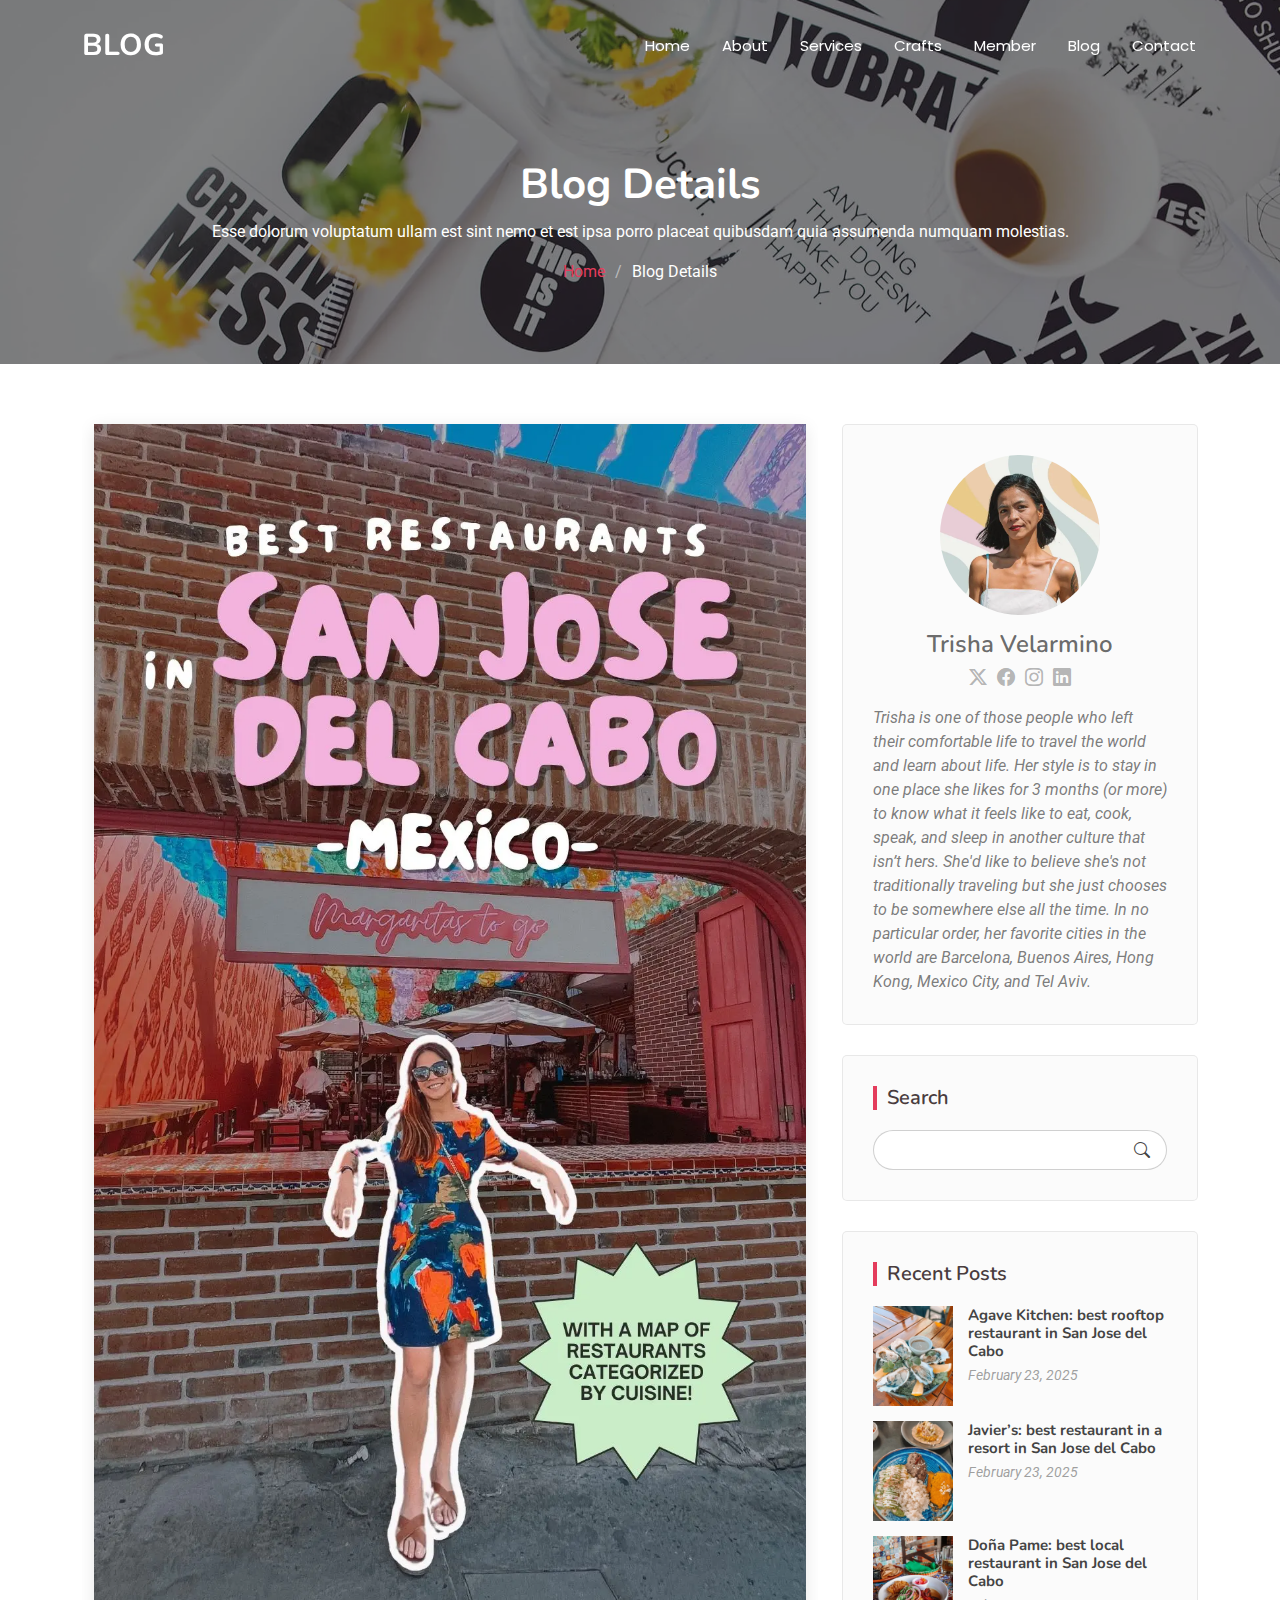
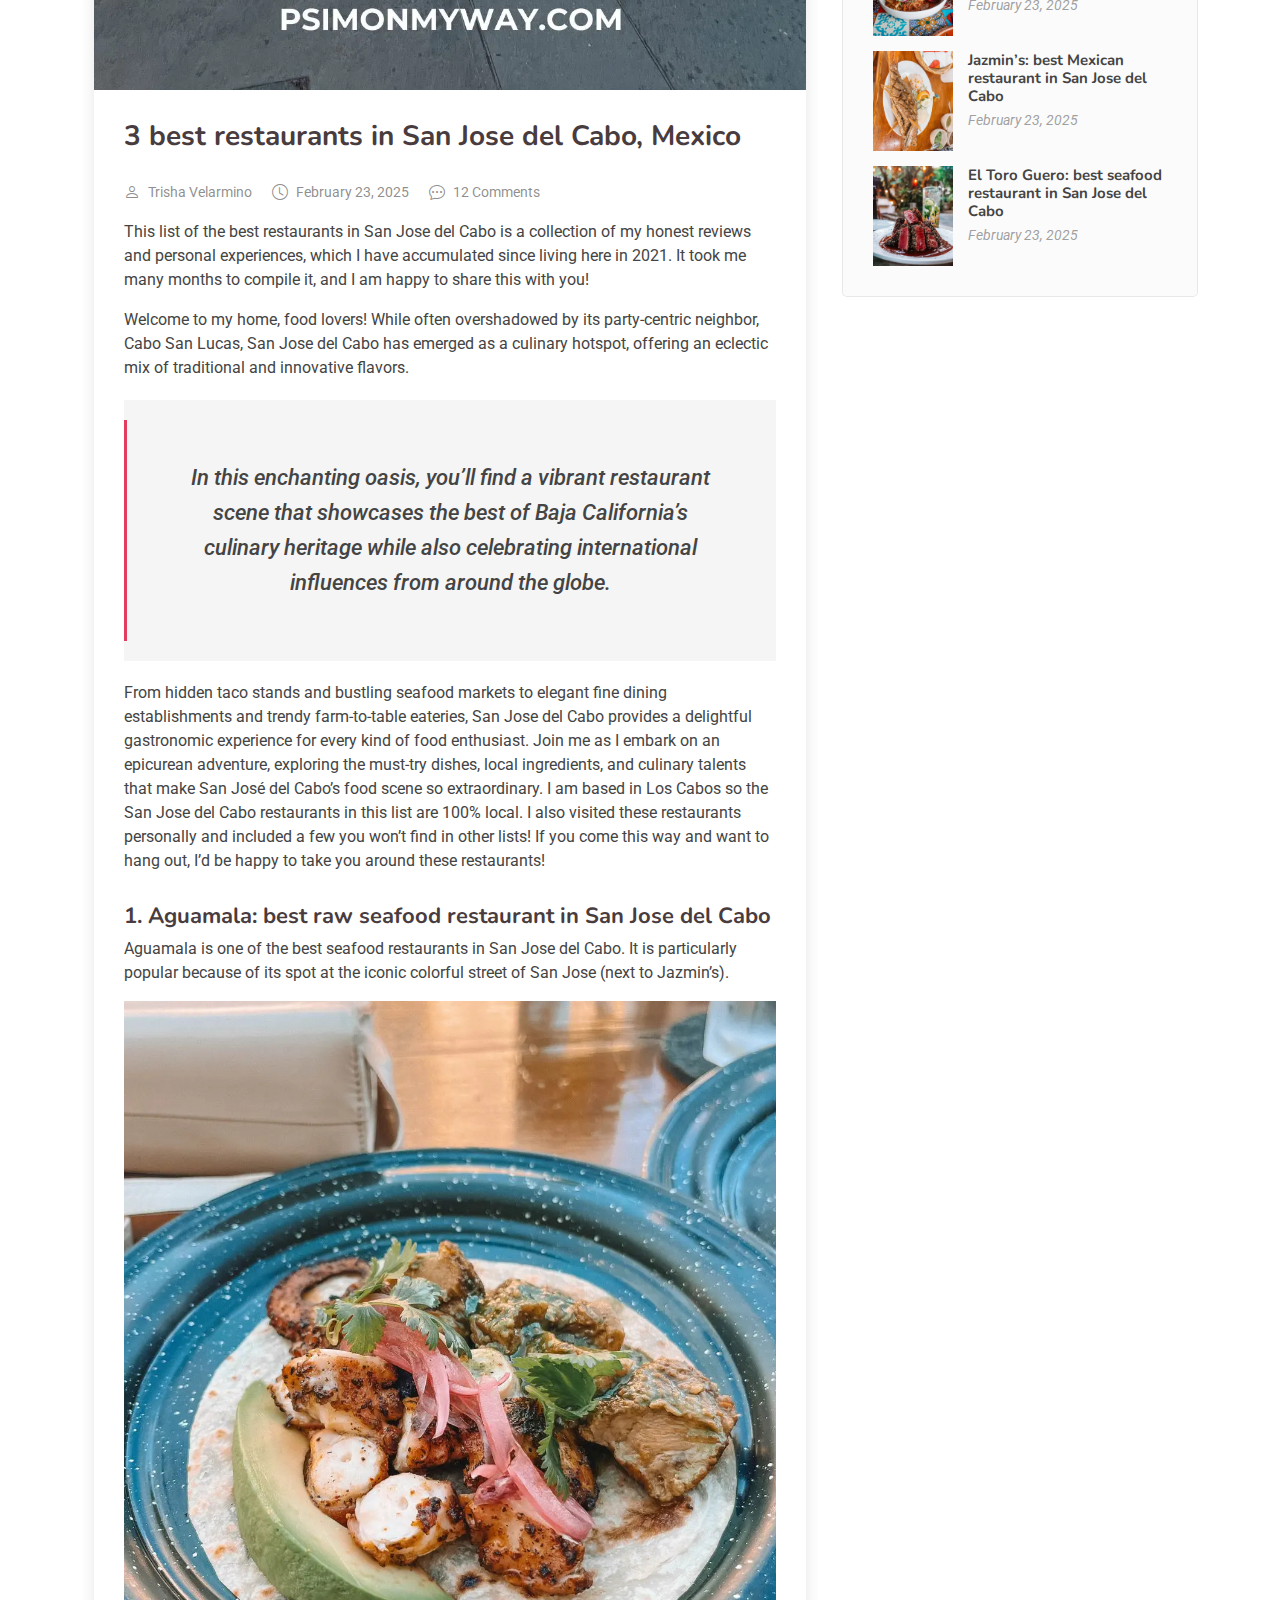
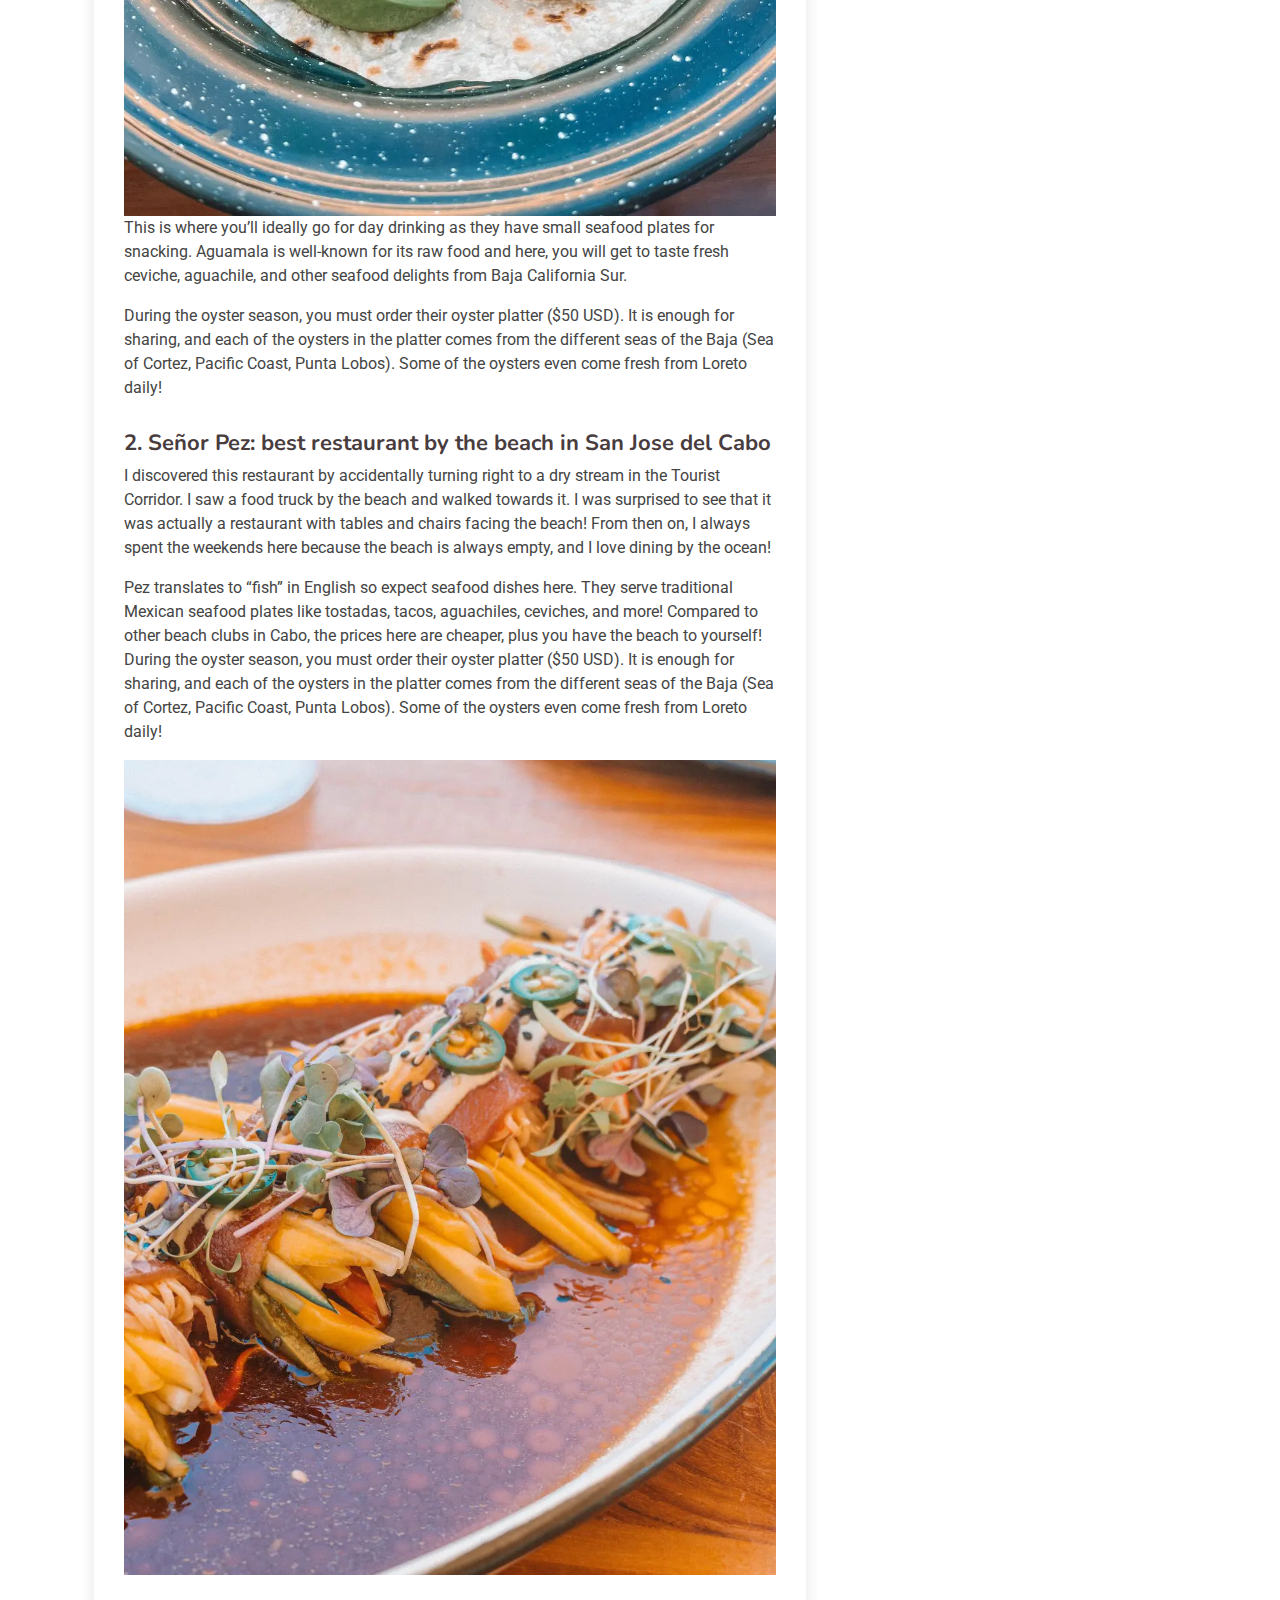
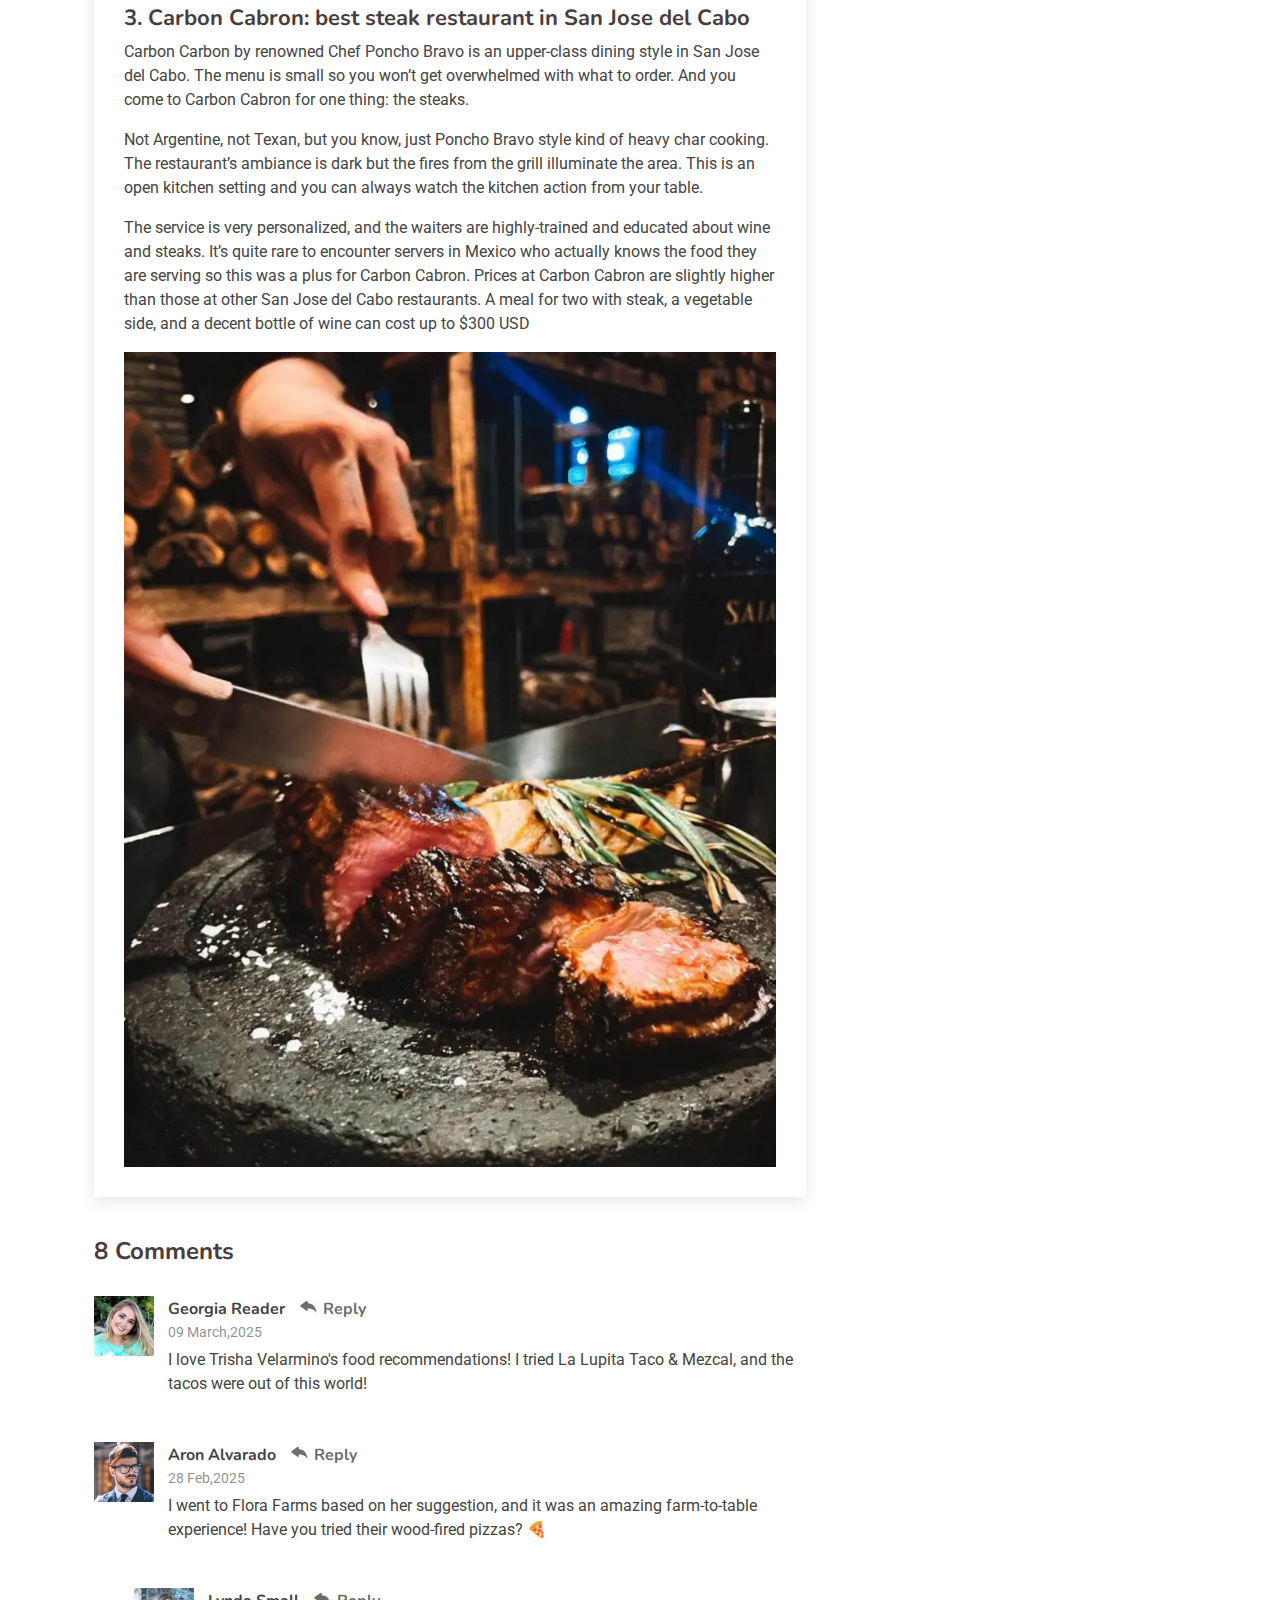
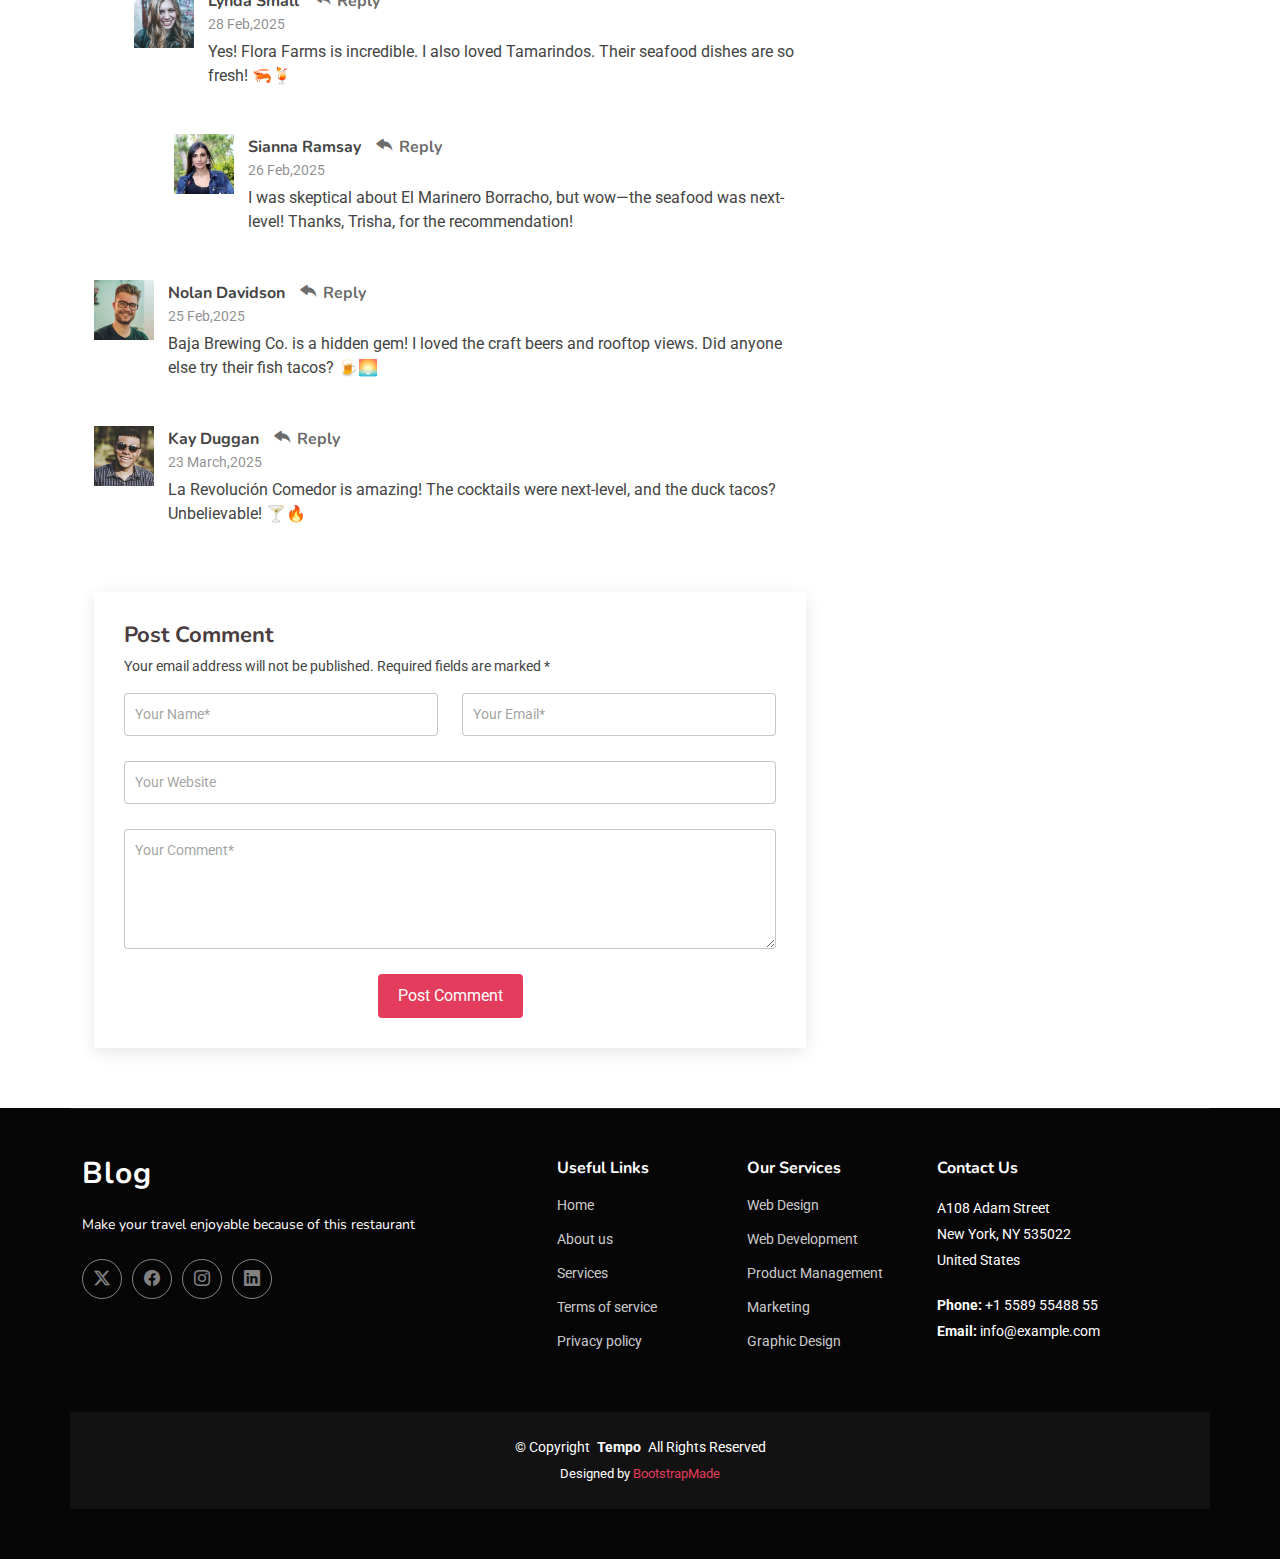
==== blog-details.html @ d922b558 "Merge pull request #13 from DustineConsina/alikabok" ====
<!DOCTYPE html>
<html lang="en">

<head>
  <meta charset="utf-8">
  <meta content="width=device-width, initial-scale=1.0" name="viewport">
  <title>Blog Details - Tempo Bootstrap Template</title>
  <meta name="description" content="">
  <meta name="keywords" content="">

  <!-- Favicons -->
  <link href="assets/img/favicon.png" rel="icon">
  <link href="assets/img/apple-touch-icon.png" rel="apple-touch-icon">

  <!-- Fonts -->
  <link href="https://fonts.googleapis.com" rel="preconnect">
  <link href="https://fonts.gstatic.com" rel="preconnect" crossorigin>
  <link href="https://fonts.googleapis.com/css2?family=Roboto:ital,wght@0,100;0,300;0,400;0,500;0,700;0,900;1,100;1,300;1,400;1,500;1,700;1,900&family=Poppins:ital,wght@0,100;0,200;0,300;0,400;0,500;0,600;0,700;0,800;0,900;1,100;1,200;1,300;1,400;1,500;1,600;1,700;1,800;1,900&family=Nunito:ital,wght@0,200;0,300;0,400;0,500;0,600;0,700;0,800;0,900;1,200;1,300;1,400;1,500;1,600;1,700;1,800;1,900&display=swap" rel="stylesheet">

  <!-- Vendor CSS Files -->
  <link href="assets/vendor/bootstrap/css/bootstrap.min.css" rel="stylesheet">
  <link href="assets/vendor/bootstrap-icons/bootstrap-icons.css" rel="stylesheet">
  <link href="assets/vendor/aos/aos.css" rel="stylesheet">
  <link href="assets/vendor/glightbox/css/glightbox.min.css" rel="stylesheet">
  <link href="assets/vendor/swiper/swiper-bundle.min.css" rel="stylesheet">

  <!-- Main CSS File -->
  <link href="assets/css/main.css" rel="stylesheet">

  <!-- =======================================================
  * Template Name: Tempo
  * Template URL: https://bootstrapmade.com/tempo-free-onepage-bootstrap-theme/
  * Updated: Aug 07 2024 with Bootstrap v5.3.3
  * Author: BootstrapMade.com
  * License: https://bootstrapmade.com/license/
  ======================================================== -->
</head>

<body class="blog-details-page">

  <header id="header" class="header d-flex align-items-center fixed-top">
    <div class="container-fluid container-xl position-relative d-flex align-items-center justify-content-between">

      <a href="index.html" class="logo d-flex align-items-center">
        <!-- Uncomment the line below if you also wish to use an image logo -->
        <!-- <img src="assets/img/logo.png" alt=""> -->
        <h1 class="sitename">Blog</h1>
      </a>

      <nav id="navmenu" class="navmenu">
        <ul>
          <li><a href="#hero">Home</a></li>
          <li><a href="#about">About</a></li>
          <li><a href="#services">Services</a></li>
          <li><a href="#portfolio">Crafts</a></li>
          <li><a href="#team">Member</a></li>
          <li><a href="blog.html">Blog</a></li>
          <li><a href="#contact">Contact</a></li>
        </ul>
        <i class="mobile-nav-toggle d-xl-none bi bi-list"></i>
      </nav>

    </div>
  </header>

  <main class="main">

    <!-- Page Title -->
    <div class="page-title dark-background" style="background-image: url(assets/img/page-title-bg.webp);">
      <div class="container position-relative">
        <h1>Blog Details</h1>
        <p>Esse dolorum voluptatum ullam est sint nemo et est ipsa porro placeat quibusdam quia assumenda numquam molestias.</p>
        <nav class="breadcrumbs">
          <ol>
            <li><a href="index.html">Home</a></li>
            <li class="current">Blog Details</li>
          </ol>
        </nav>
      </div>
    </div><!-- End Page Title -->

    <div class="container">
      <div class="row">

        <div class="col-lg-8">

          <!-- Blog Details Section -->
          <section id="blog-details" class="blog-details section">
            <div class="container">

              <article class="article">

                <div class="post-img">
                  <img src="assets/img/blog/blog1.webp" alt="" class="img-fluid">
                </div>

                <h2 class="title">3 best restaurants in San Jose del Cabo, Mexico</h2>

                <div class="meta-top">
                  <ul>
                    <li class="d-flex align-items-center"><i class="bi bi-person"></i> <a href="blog-details.html">Trisha Velarmino</a></li>
                    <li class="d-flex align-items-center"><i class="bi bi-clock"></i> <a href="blog-details.html"><time datetime="2020-01-01"> February 23, 2025 </time></a></li>
                    <li class="d-flex align-items-center"><i class="bi bi-chat-dots"></i> <a href="blog-details.html">12 Comments</a></li>
                  </ul>
                </div><!-- End meta top -->

                <div class="content">
                  <p>
                    This list of the best restaurants in San Jose del Cabo is a collection of my honest reviews and personal experiences, which I have accumulated since living here in 2021. It took me many months to compile it, and I am happy to share this with you!
                  </p>

                  <p>
                    Welcome to my home, food lovers! While often overshadowed by its party-centric neighbor, Cabo San Lucas, San Jose del Cabo has emerged as a culinary hotspot, offering an eclectic mix of traditional and innovative flavors.
                  </p>

                  <blockquote>
                    <p>
                      In this enchanting oasis, you’ll find a vibrant restaurant scene that showcases the best of Baja California’s culinary heritage while also celebrating international influences from around the globe.
                    </p>
                  </blockquote>

                  <p>
                    From hidden taco stands and bustling seafood markets to elegant fine dining establishments and trendy farm-to-table eateries, San Jose del Cabo provides a delightful gastronomic experience for every kind of food enthusiast.
                    Join me as I embark on an epicurean adventure, exploring the must-try dishes, local ingredients, and culinary talents that make San José del Cabo’s food scene so extraordinary.
                    I am based in Los Cabos so the San Jose del Cabo restaurants in this list are 100% local. I also visited these restaurants personally and included a few you won’t find in other lists! If you come this way and want to hang out, I’d be happy to take you around these restaurants!
                  </p>

                  <h3>1. Aguamala: best raw seafood restaurant in San Jose del Cabo</h3>
                  <p>
                    Aguamala is one of the best seafood restaurants in San Jose del Cabo. It is particularly popular because of its spot at the iconic colorful street of San Jose (next to Jazmin’s).
                  </p>
                  <img src="assets/img/blog/Aguamala.webp" class="img-fluid" alt="">

                  <p>
                    This is where you’ll ideally go for day drinking as they have small seafood plates for snacking. Aguamala is well-known for its raw food and here, you will get to taste fresh ceviche, aguachile, and other seafood delights from Baja California Sur.
                  </p>
                  <p>
                    During the oyster season, you must order their oyster platter ($50 USD). It is enough for sharing, and each of the oysters in the platter comes from the different seas of the Baja (Sea of Cortez, Pacific Coast, Punta Lobos). Some of the oysters even come fresh from Loreto daily!
                  </p>


                  <h3>2. Señor Pez: best restaurant by the beach in San Jose del Cabo</h3>
                  <p>
                    I discovered this restaurant by accidentally turning right to a dry stream in the Tourist Corridor. I saw a food truck by the beach and walked towards it. I was surprised to see that it was actually a restaurant with tables and chairs facing the beach! From then on, I always spent the weekends here because the beach is always empty, and I love dining by the ocean!
                  </p>
                  <p>
                    Pez translates to “fish” in English so expect seafood dishes here. They serve traditional Mexican seafood plates like tostadas, tacos, aguachiles, ceviches, and more! Compared to other beach clubs in Cabo, the prices here are cheaper, plus you have the beach to yourself!
  
                    During the oyster season, you must order their oyster platter ($50 USD). It is enough for sharing, and each of the oysters in the platter comes from the different seas of the Baja (Sea of Cortez, Pacific Coast, Punta Lobos). Some of the oysters even come fresh from Loreto daily!
                  </p>
                  <img src="assets/img/blog/Senor-Pez.webp" class="img-fluid" alt="">



                  <h3>3. Carbon Cabron: best steak restaurant in San Jose del Cabo</h3>
                  <p>
                    Carbon Carbon by renowned Chef Poncho Bravo is an upper-class dining style in San Jose del Cabo. The menu is small so you won’t get overwhelmed with what to order. And you come to Carbon Cabron for one thing: the steaks.
                  </p>
                  <p>
                    Not Argentine, not Texan, but you know, just Poncho Bravo style kind of heavy char cooking. The restaurant’s ambiance is dark but the fires from the grill illuminate the area. This is an open kitchen setting and you can always watch the kitchen action from your table.
                  </p>
                  <p>
                    The service is very personalized, and the waiters are highly-trained and educated about wine and steaks. It’s quite rare to encounter servers in Mexico who actually knows the food they are serving so this was a plus for Carbon Cabron.
                    Prices at Carbon Cabron are slightly higher than those at other San Jose del Cabo restaurants. A meal for two with steak, a vegetable side, and a decent bottle of wine can cost up to $300 USD
                  </p>
                  <img src="assets/img/blog/Carbon-Cabron.webp" class="img-fluid" alt="">
  

                </div><!-- End post content -->


              </article>

            </div>
          </section><!-- /Blog Details Section -->

          <!-- Blog Comments Section -->
          <section id="blog-comments" class="blog-comments section">

            <div class="container">

              <h4 class="comments-count">8 Comments</h4>

              <div id="comment-1" class="comment">
                <div class="d-flex">
                  <div class="comment-img"><img src="assets/img/blog/comments-1.jpg" alt=""></div>
                  <div>
                    <h5><a href="">Georgia Reader</a> <a href="#" class="reply"><i class="bi bi-reply-fill"></i> Reply</a></h5>
                    <time datetime="2020-01-01">09 March,2025</time>
                    <p>
                      I love Trisha Velarmino's food recommendations! I tried La Lupita Taco & Mezcal, and the tacos were out of this world!
                    </p>
                  </div>
                </div>
              </div><!-- End comment #1 -->

              <div id="comment-2" class="comment">
                <div class="d-flex">
                  <div class="comment-img"><img src="assets/img/blog/comments-2.jpg" alt=""></div>
                  <div>
                    <h5><a href="">Aron Alvarado</a> <a href="#" class="reply"><i class="bi bi-reply-fill"></i> Reply</a></h5>
                    <time datetime="2020-01-01">28 Feb,2025</time>
                    <p>
                      I went to Flora Farms based on her suggestion, and it was an amazing farm-to-table experience! Have you tried their wood-fired pizzas? 🍕
                    </p>
                  </div>
                </div>

                <div id="comment-reply-1" class="comment comment-reply">
                  <div class="d-flex">
                    <div class="comment-img"><img src="assets/img/blog/comments-3.jpg" alt=""></div>
                    <div>
                      <h5><a href="">Lynda Small</a> <a href="#" class="reply"><i class="bi bi-reply-fill"></i> Reply</a></h5>
                      <time datetime="2020-01-01">28 Feb,2025</time>
                      <p>
                       Yes! Flora Farms is incredible. I also loved Tamarindos. Their seafood dishes are so fresh! 🦐🍹
                      </p>
                    </div>
                  </div>

                  <div id="comment-reply-2" class="comment comment-reply">
                    <div class="d-flex">
                      <div class="comment-img"><img src="assets/img/blog/comments-4.jpg" alt=""></div>
                      <div>
                        <h5><a href="">Sianna Ramsay</a> <a href="#" class="reply"><i class="bi bi-reply-fill"></i> Reply</a></h5>
                        <time datetime="2020-01-01">26 Feb,2025</time>
                        <p>
                          I was skeptical about El Marinero Borracho, but wow—the seafood was next-level! Thanks, Trisha, for the recommendation! 
                        </p>
                      </div>
                    </div>

                  </div><!-- End comment reply #2-->

                </div><!-- End comment reply #1-->

              </div><!-- End comment #2-->

              <div id="comment-3" class="comment">
                <div class="d-flex">
                  <div class="comment-img"><img src="assets/img/blog/comments-5.jpg" alt=""></div>
                  <div>
                    <h5><a href="">Nolan Davidson</a> <a href="#" class="reply"><i class="bi bi-reply-fill"></i> Reply</a></h5>
                    <time datetime="2020-01-01">25 Feb,2025</time>
                    <p>       
                    Baja Brewing Co. is a hidden gem! I loved the craft beers and rooftop views. Did anyone else try their fish tacos? 🍺🌅
                    </p>
                  </div>
                </div>

              </div><!-- End comment #3 -->

              <div id="comment-4" class="comment">
                <div class="d-flex">
                  <div class="comment-img"><img src="assets/img/blog/comments-6.jpg" alt=""></div>
                  <div>
                    <h5><a href="">Kay Duggan</a> <a href="#" class="reply"><i class="bi bi-reply-fill"></i> Reply</a></h5>
                    <time datetime="2020-01-01">23 March,2025</time>
                    <p>
                      La Revolución Comedor is amazing! The cocktails were next-level, and the duck tacos? Unbelievable! 🍸🔥
                    </p>
                  </div>
                </div>

              </div><!-- End comment #4 -->

            </div>

          </section><!-- /Blog Comments Section -->

          <!-- Comment Form Section -->
          <section id="comment-form" class="comment-form section">
            <div class="container">

              <form action="">

                <h4>Post Comment</h4>
                <p>Your email address will not be published. Required fields are marked * </p>
                <div class="row">
                  <div class="col-md-6 form-group">
                    <input name="name" type="text" class="form-control" placeholder="Your Name*">
                  </div>
                  <div class="col-md-6 form-group">
                    <input name="email" type="text" class="form-control" placeholder="Your Email*">
                  </div>
                </div>
                <div class="row">
                  <div class="col form-group">
                    <input name="website" type="text" class="form-control" placeholder="Your Website">
                  </div>
                </div>
                <div class="row">
                  <div class="col form-group">
                    <textarea name="comment" class="form-control" placeholder="Your Comment*"></textarea>
                  </div>
                </div>

                <div class="text-center">
                  <button type="submit" class="btn btn-primary">Post Comment</button>
                </div>

              </form>

            </div>
          </section><!-- /Comment Form Section -->

        </div>

        <div class="col-lg-4 sidebar">

          <div class="widgets-container">

            <!-- Blog Author Widget -->
            <div class="blog-author-widget widget-item">

              <div class="d-flex flex-column align-items-center">
                <img src="assets/img/blog/Trisha-Profile.webp" class="rounded-circle flex-shrink-0" alt="">
                <h4>Trisha Velarmino</h4>
                <div class="social-links">
                  <a href="https://x.com/intent/post?url=https%3A%2F%2Fwww.psimonmyway.com%2Frestaurants-in-san-jose-del-cabo-mexico%2F"><i class="bi bi-twitter-x"></i></a>
                  <a href="https://www.facebook.com/sharer.php?u=https://www.psimonmyway.com/restaurants-in-san-jose-del-cabo-mexico/"><i class="bi bi-facebook"></i></a>
                  <a href="https://www.instagram.com/accounts/login/?next=%2Fpsimonmyway%2F&source=omni_redirect"><i class="biu bi-instagram"></i></a>
                  <a href="https://www.linkedin.com/uas/login?session_redirect=https%3A%2F%2Fwww.linkedin.com%2FshareArticle%3Fmini%3Dtrue%26url%3Dhttps%3A%2F%2Fwww.psimonmyway.com%2Frestaurants-in-san-jose-del-cabo-mexico%2F%26title%3D14%2520essential%2520restaurants%2520in%2520San%2520Jose%2520del%2520Cabo%252C%2520Mexico"><i class="biu bi-linkedin"></i></a>
                </div>

                <p>
                  Trisha is one of those people who left their comfortable life to travel the world and learn about life. Her style is to stay in one place she likes for 3 months (or more) to know what it feels like to eat, cook, speak, and sleep in another culture that isn’t hers. She'd like to believe she's not traditionally traveling but she just chooses to be somewhere else all the time. In no particular order, her favorite cities in the world are Barcelona, Buenos Aires, Hong Kong, Mexico City, and Tel Aviv.
                </p>

              </div>
            </div><!--/Blog Author Widget -->

            <!-- Search Widget -->
            <div class="search-widget widget-item">

              <h3 class="widget-title">Search</h3>
              <form action="">
                <input type="text">
                <button type="submit" title="Search"><i class="bi bi-search"></i></button>
              </form>

            </div><!--/Search Widget -->

            <!-- Recent Posts Widget -->
            <div class="recent-posts-widget widget-item">

              <h3 class="widget-title">Recent Posts</h3>

              <div class="post-item">
                <img src="assets/img/blog/4food.webp" alt="" class="flex-shrink-0">
                <div>
                  <h4><a href="blog-details.html">Agave Kitchen: best rooftop restaurant in San Jose del Cabo</a></h4>
                  <time datetime="2020-01-01">February 23, 2025</time>
                </div>
              </div><!-- End recent post item-->

              <div class="post-item">
                <img src="assets/img/blog/5food.webp" alt="" class="flex-shrink-0">
                <div>
                  <h4><a href="blog-details.html">Javier’s: best restaurant in a resort in San Jose del Cabo</a></h4>
                  <time datetime="2020-01-01">February 23, 2025</time>
                </div>
              </div><!-- End recent post item-->

              <div class="post-item">
                <img src="assets/img/blog/6food.webp" alt="" class="flex-shrink-0">
                <div>
                  <h4><a href="blog-details.html">Doña Pame: best local restaurant in San Jose del Cabo</a></h4>
                  <time datetime="2020-01-01">February 23, 2025</time>
                </div>
              </div><!-- End recent post item-->

              <div class="post-item">
                <img src="assets/img/blog/7food.webp" alt="" class="flex-shrink-0">
                <div>
                  <h4><a href="blog-details.html">Jazmin’s: best Mexican restaurant in San Jose del Cabo</a></h4>
                  <time datetime="2020-01-01">February 23, 2025</time>
                </div>
              </div><!-- End recent post item-->

              <div class="post-item">
                <img src="assets/img/blog/8food.webp" alt="" class="flex-shrink-0">
                <div>
                  <h4><a href="blog-details.html">El Toro Guero: best seafood restaurant in San Jose del Cabo</a></h4>
                  <time datetime="2020-01-01">February 23, 2025</time>
                </div>
              </div><!-- End recent post item-->

            </div><!--/Recent Posts Widget -->


          </div>

        </div>

      </div>
    </div>

  </main>

  <footer id="footer" class="footer dark-background">

    <div class="container footer-top">
      <div class="row gy-4">
        <div class="col-lg-5 col-md-12 footer-about">
          <a href="index.html" class="logo d-flex align-items-center">
            <span class="sitename">Blog</span>
          </a>
          <p>Make your travel enjoyable because of this restaurant</p>
          <div class="social-links d-flex mt-4">
            <a href=""><i class="bi bi-twitter-x"></i></a>
            <a href=""><i class="bi bi-facebook"></i></a>
            <a href=""><i class="bi bi-instagram"></i></a>
            <a href=""><i class="bi bi-linkedin"></i></a>
          </div>
        </div>

        <div class="col-lg-2 col-6 footer-links">
          <h4>Useful Links</h4>
          <ul>
            <li><a href="#ero">Home</a></li>
            <li><a href="#about">About us</a></li>
            <li><a href="#services">Services</a></li>
            <li><a href="#">Terms of service</a></li>
            <li><a href="#">Privacy policy</a></li>
          </ul>
        </div>

        <div class="col-lg-2 col-6 footer-links">
          <h4>Our Services</h4>
          <ul>
            <li><a href="#">Web Design</a></li>
            <li><a href="#">Web Development</a></li>
            <li><a href="#">Product Management</a></li>
            <li><a href="#">Marketing</a></li>
            <li><a href="#">Graphic Design</a></li>
          </ul>
        </div>

        <div class="col-lg-3 col-md-12 footer-contact text-center text-md-start">
          <h4>Contact Us</h4>
          <p>A108 Adam Street</p>
          <p>New York, NY 535022</p>
          <p>United States</p>
          <p class="mt-4"><strong>Phone:</strong> <span>+1 5589 55488 55</span></p>
          <p><strong>Email:</strong> <span>info@example.com</span></p>
        </div>

      </div>
    </div>

    <div class="container copyright text-center mt-4">
      <p>© <span>Copyright</span> <strong class="px-1 sitename">Tempo</strong> <span>All Rights Reserved</span></p>
      <div class="credits">
        <!-- All the links in the footer should remain intact. -->
        <!-- You can delete the links only if you've purchased the pro version. -->
        <!-- Licensing information: https://bootstrapmade.com/license/ -->
        <!-- Purchase the pro version with working PHP/AJAX contact form: [buy-url] -->
        Designed by <a href="https://bootstrapmade.com/">BootstrapMade</a>
      </div>
    </div>

  </footer>

  <!-- Scroll Top -->
  <a href="#" id="scroll-top" class="scroll-top d-flex align-items-center justify-content-center"><i class="bi bi-arrow-up-short"></i></a>

  <!-- Preloader -->
  <div id="preloader"></div>

  <!-- Vendor JS Files -->
  <script src="assets/vendor/bootstrap/js/bootstrap.bundle.min.js"></script>
  <script src="assets/vendor/php-email-form/validate.js"></script>
  <script src="assets/vendor/aos/aos.js"></script>
  <script src="assets/vendor/glightbox/js/glightbox.min.js"></script>
  <script src="assets/vendor/imagesloaded/imagesloaded.pkgd.min.js"></script>
  <script src="assets/vendor/isotope-layout/isotope.pkgd.min.js"></script>
  <script src="assets/vendor/swiper/swiper-bundle.min.js"></script>

  <!-- Main JS File -->
  <script src="assets/js/main.js"></script>

</body>

</html>
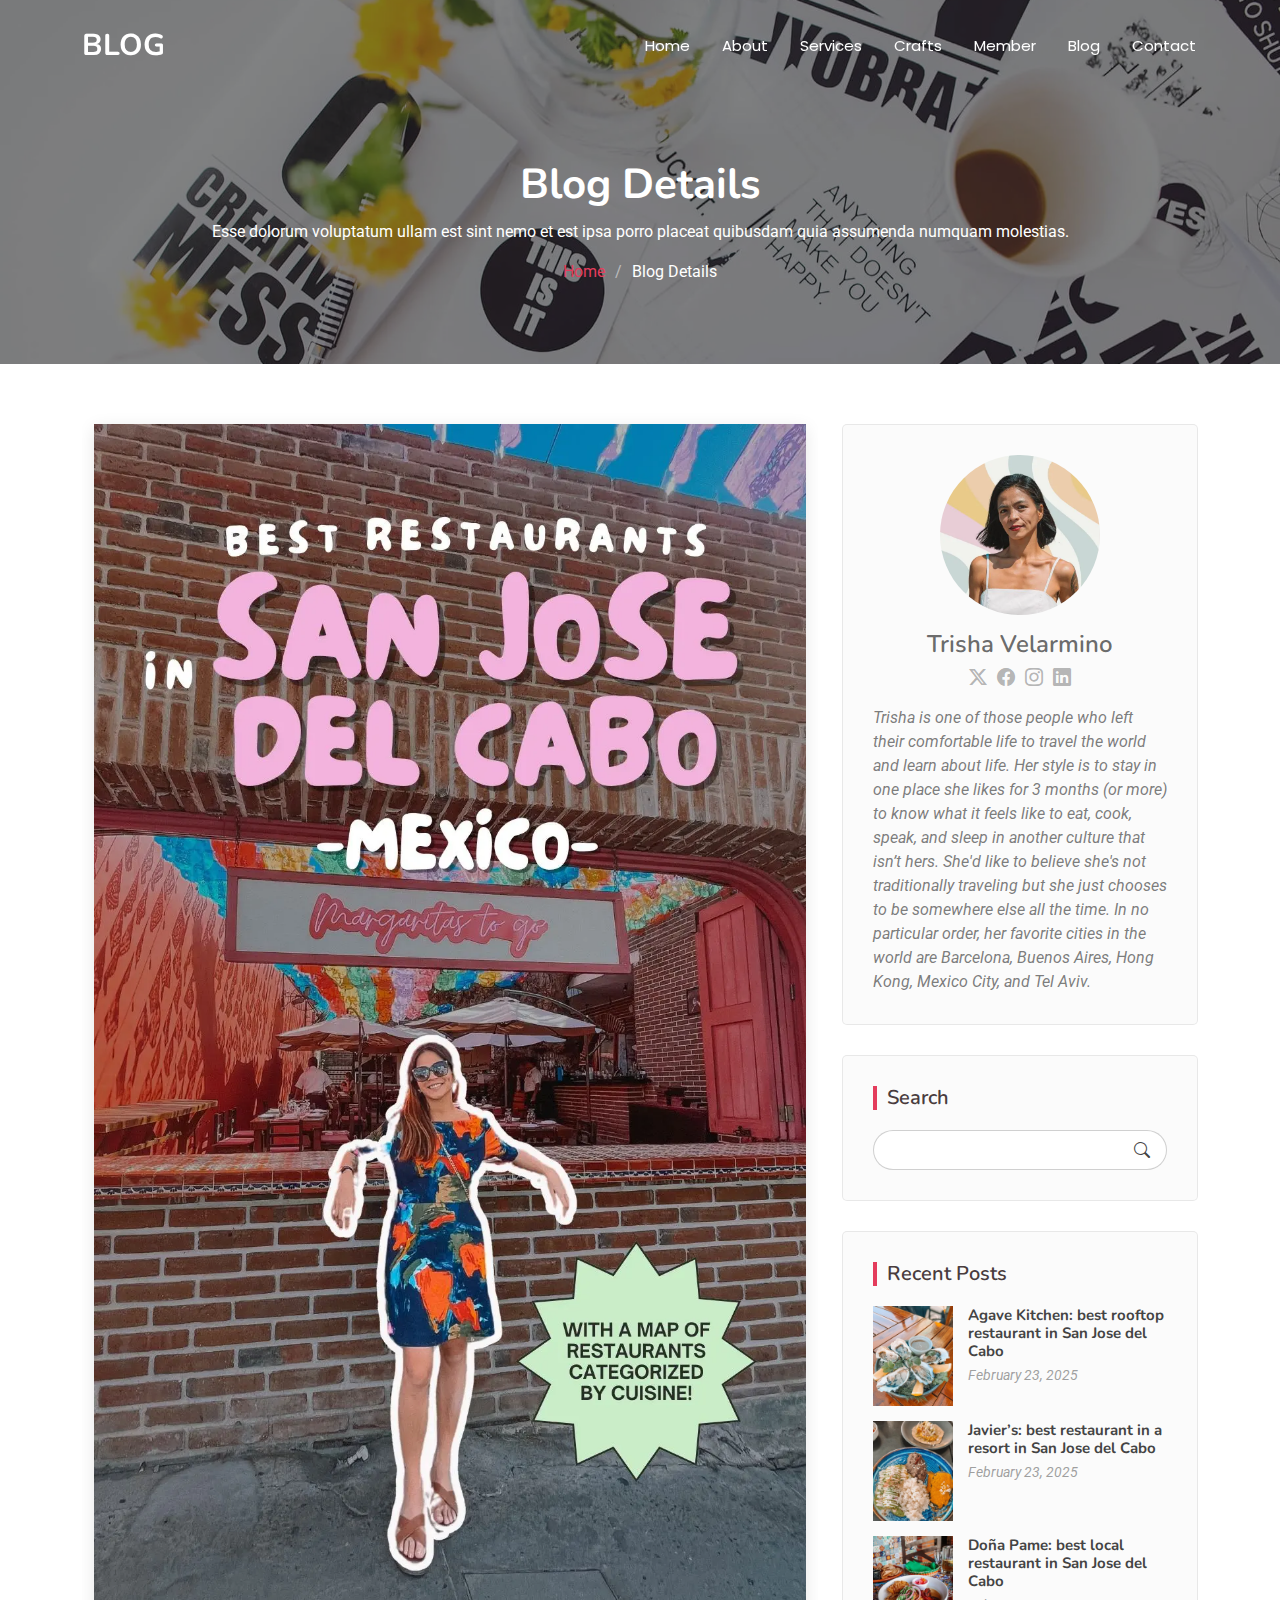
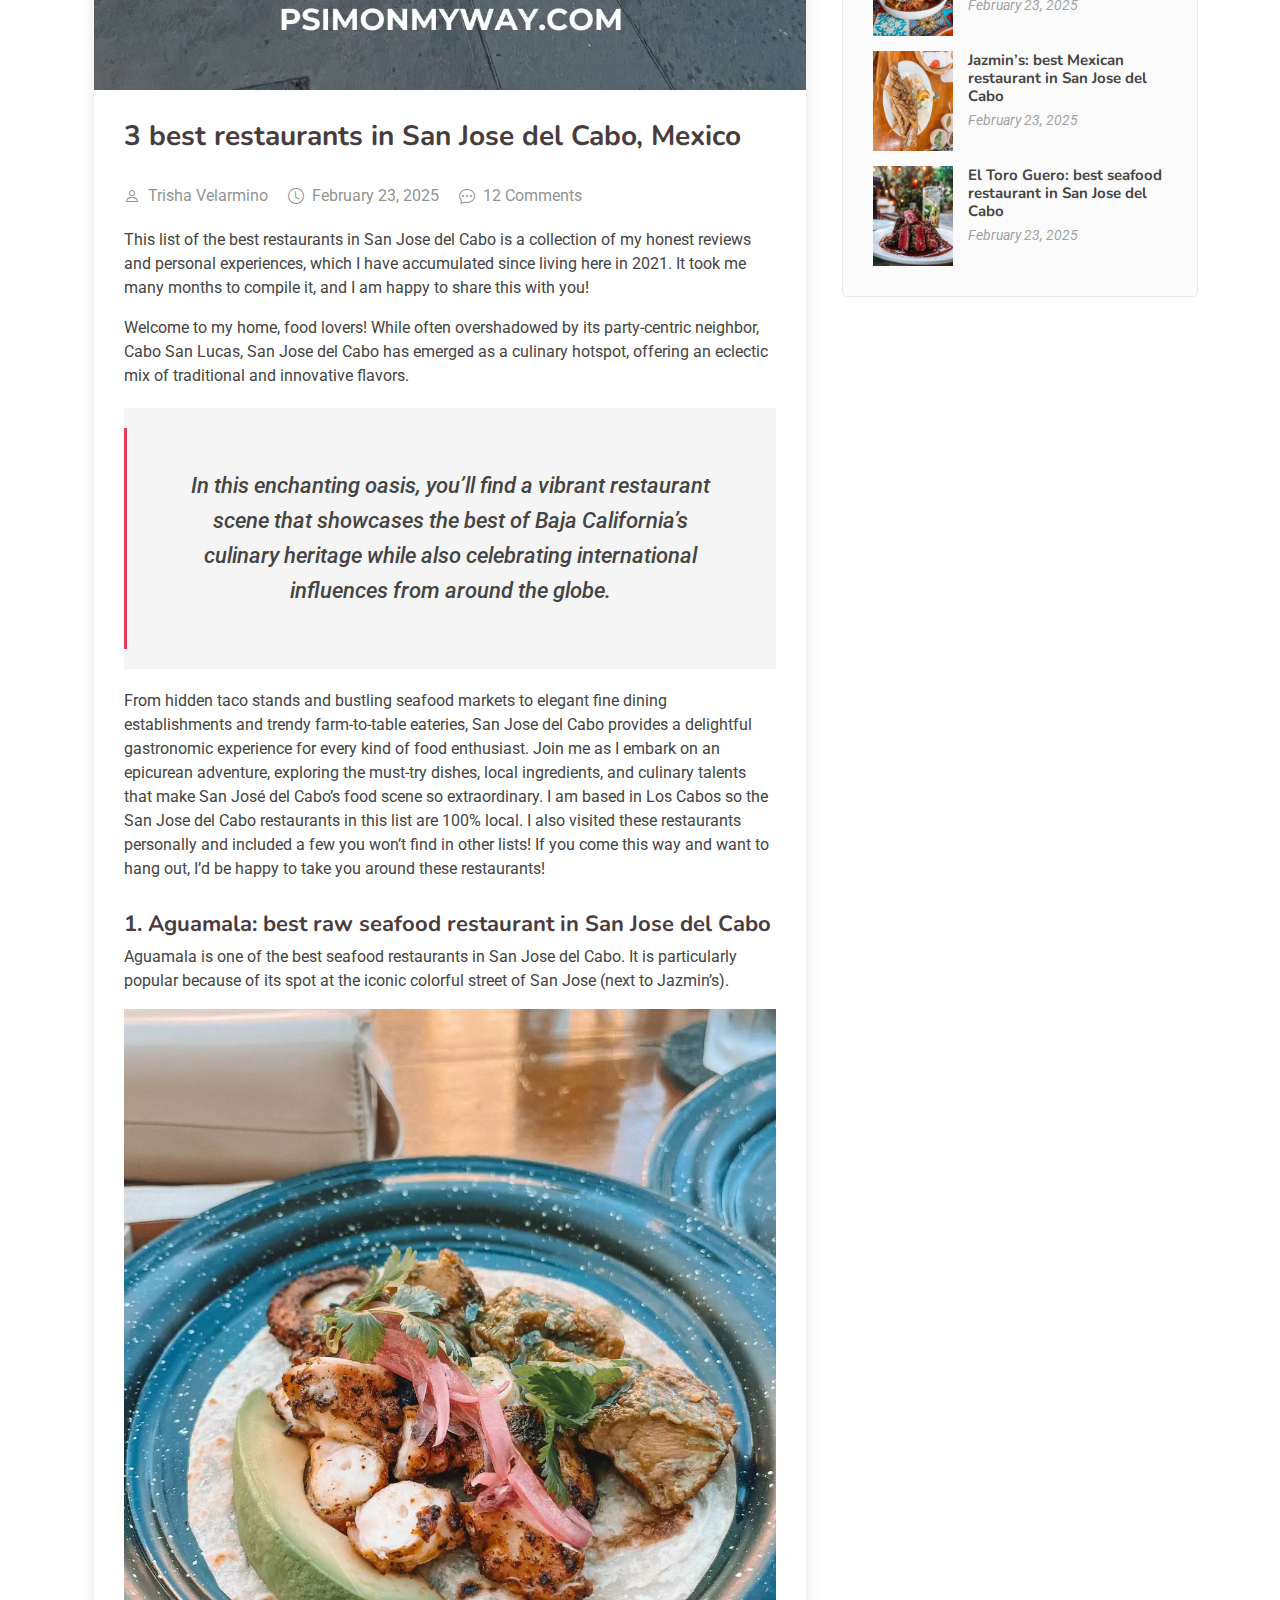
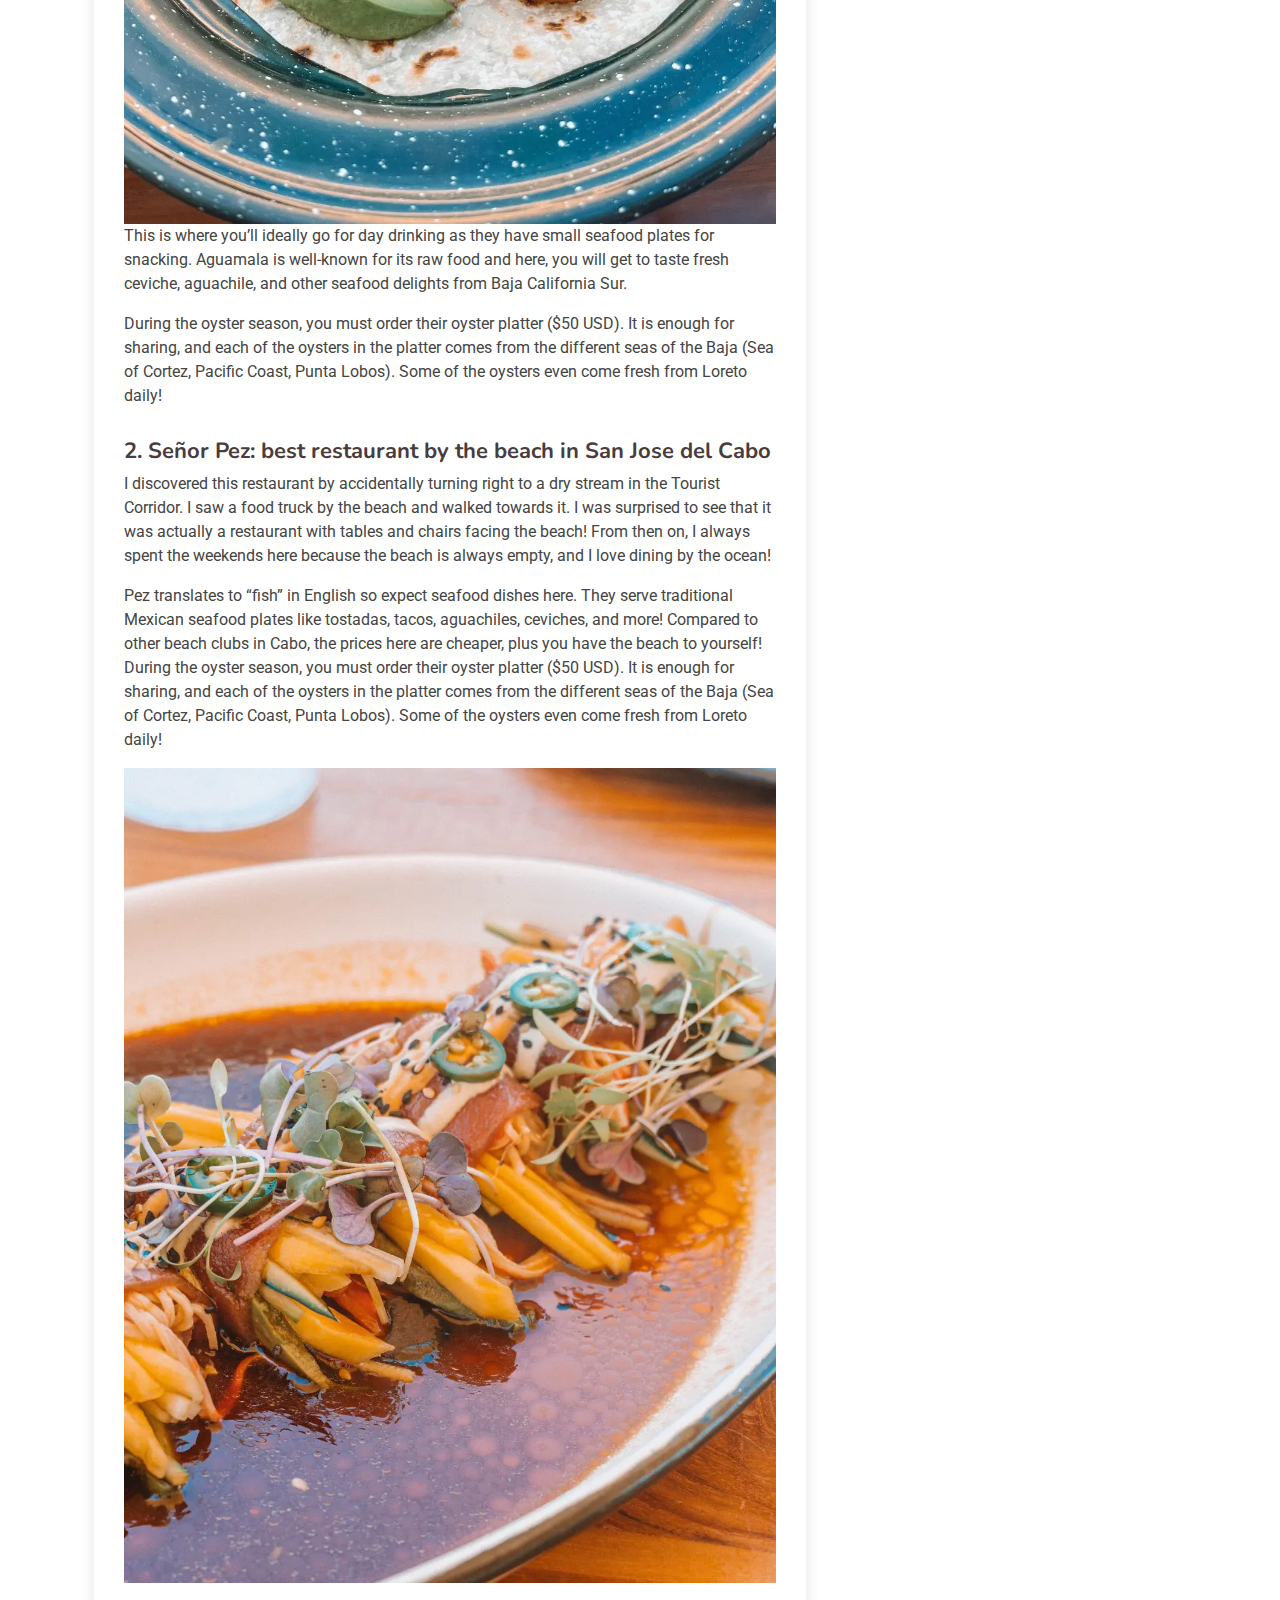
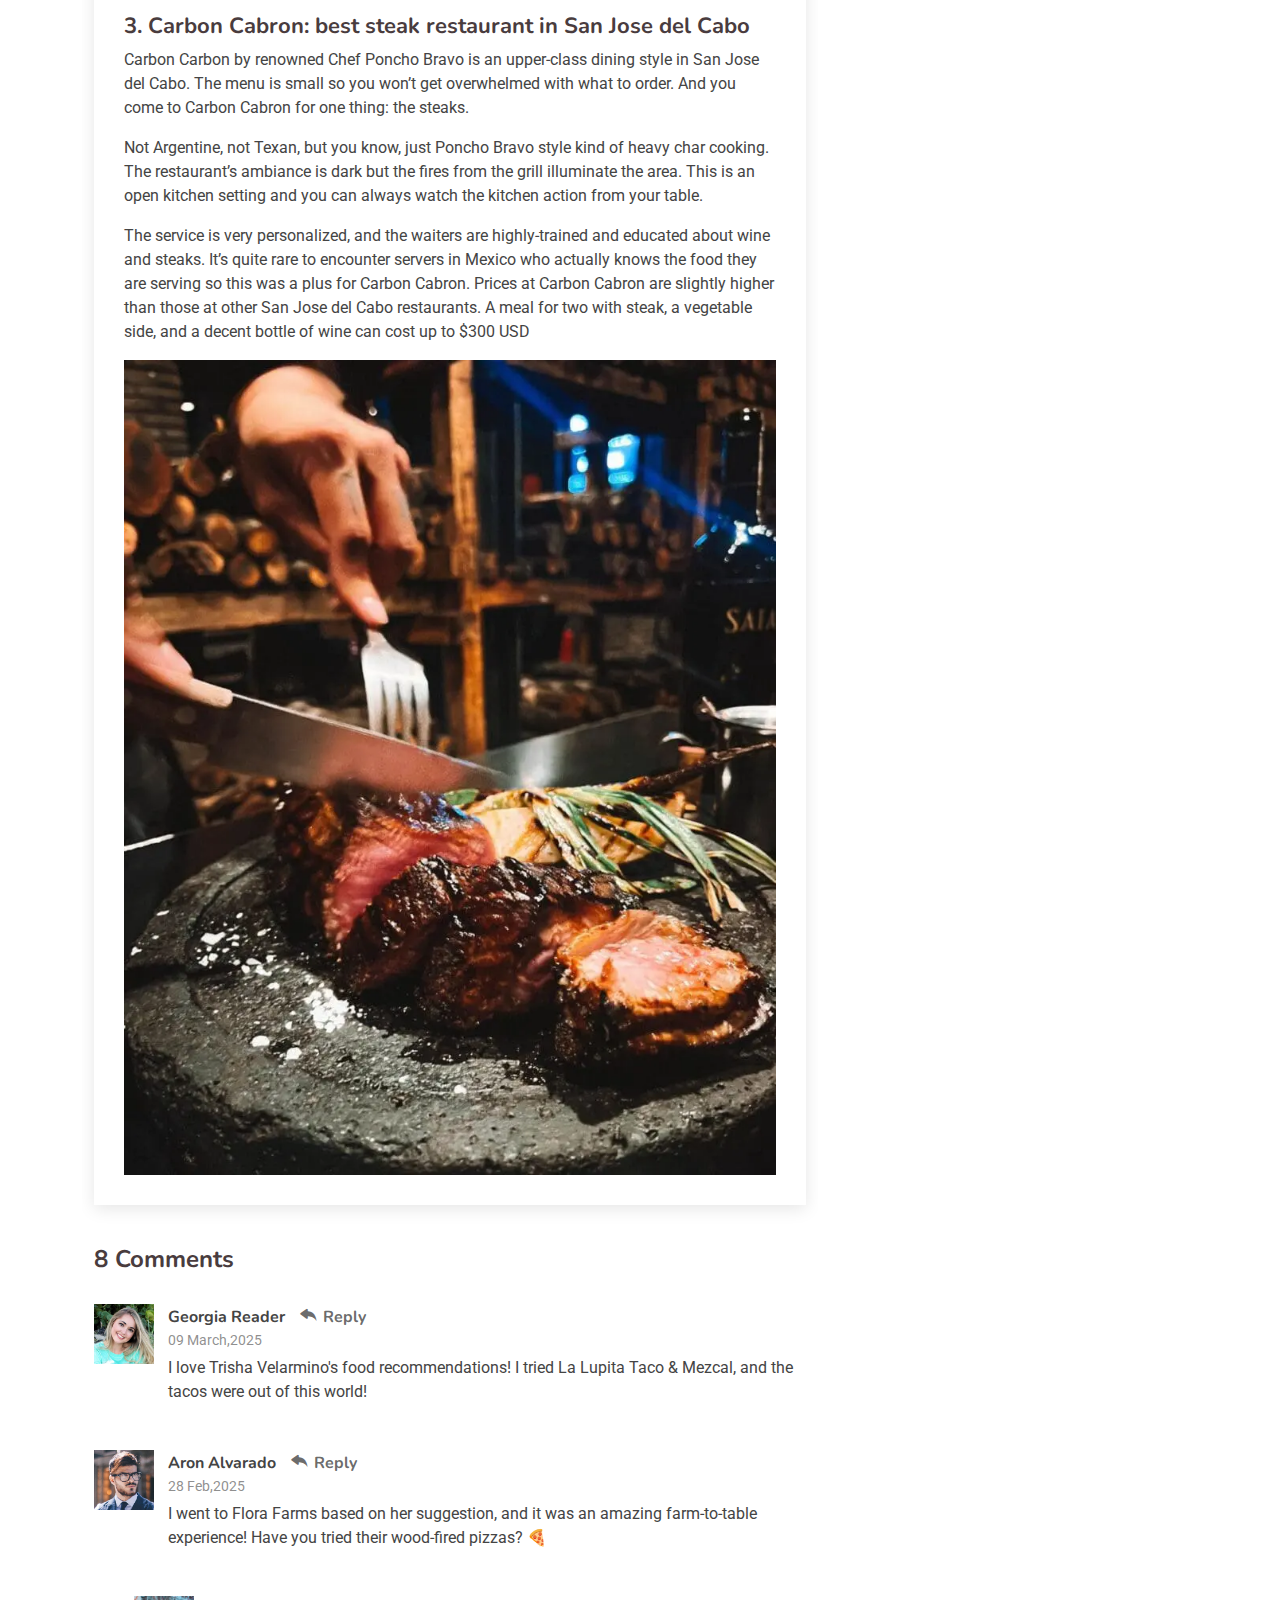
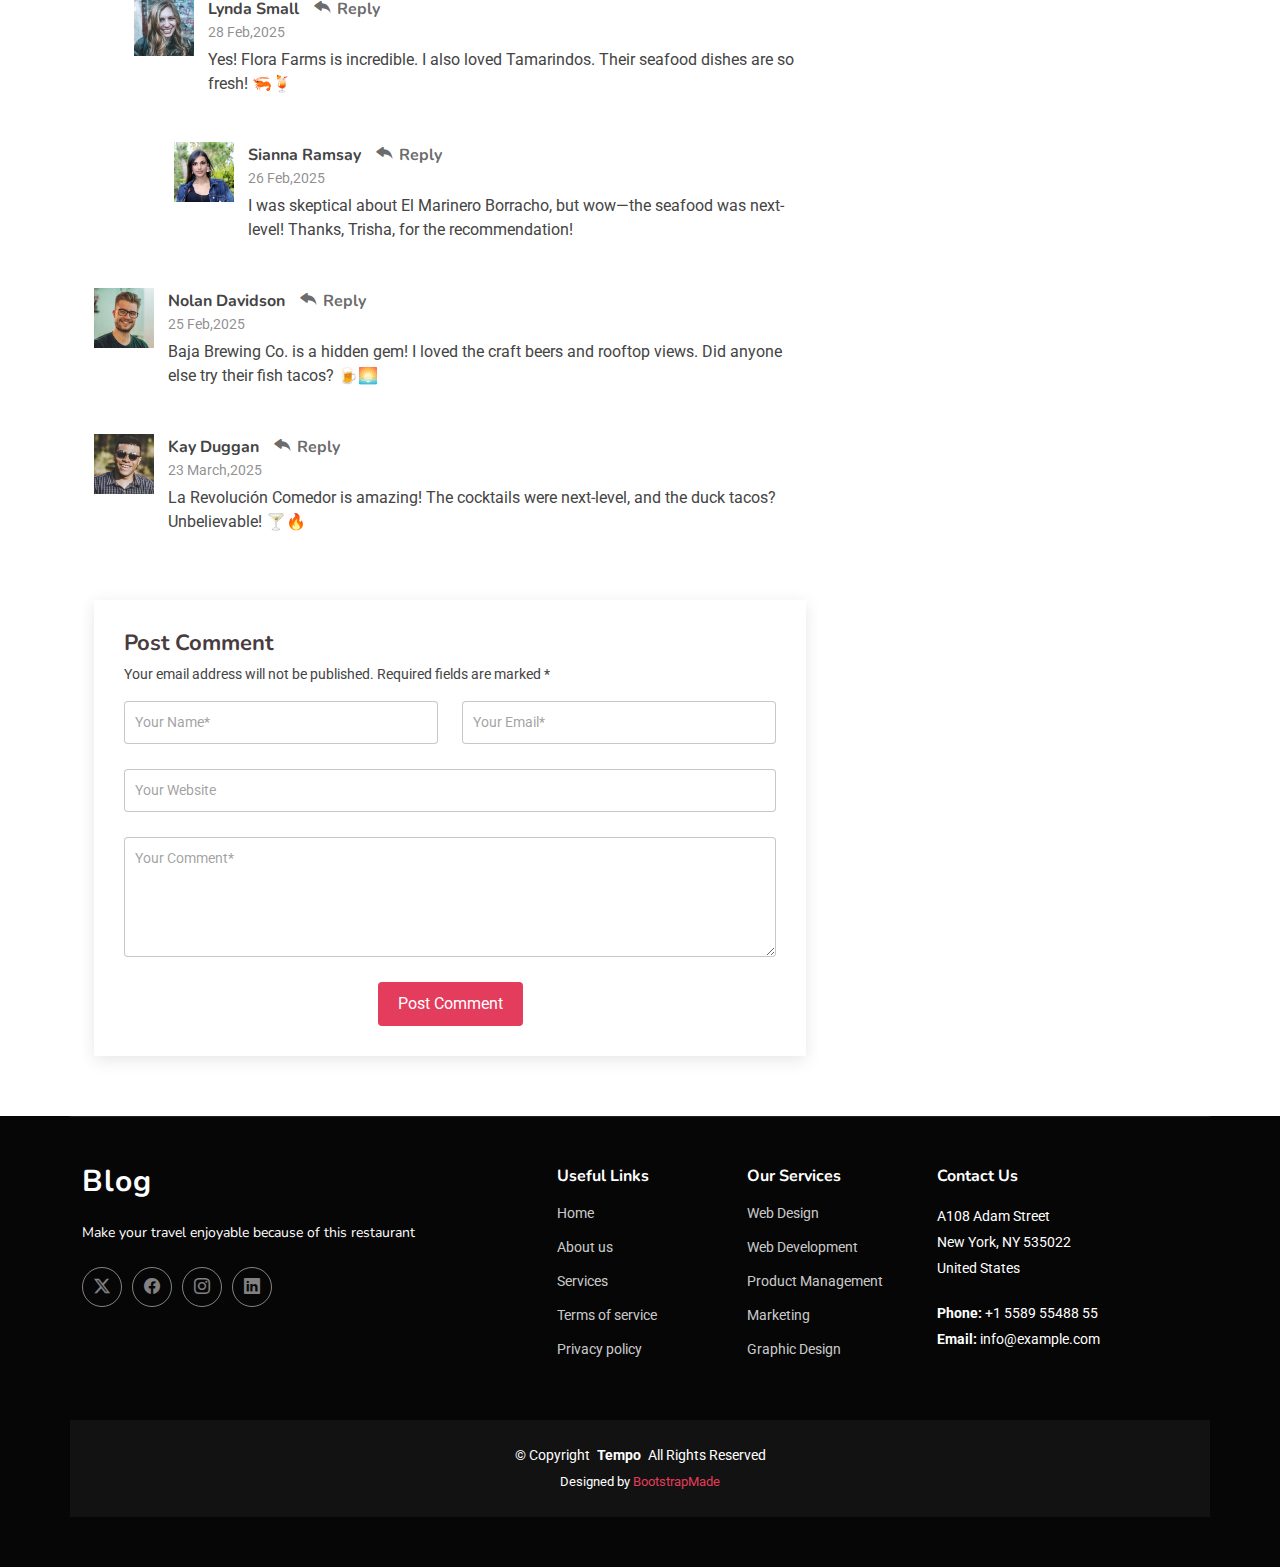
==== commit d99a3eff: "blog2 info added" ====
--- a/blog-details.html
+++ b/blog-details.html
@@ -98,9 +98,9 @@
 
                 <div class="meta-top">
                   <ul>
-                    <li class="d-flex align-items-center"><i class="bi bi-person"></i> <a href="blog-details.html">Trisha Velarmino</a></li>
-                    <li class="d-flex align-items-center"><i class="bi bi-clock"></i> <a href="blog-details.html"><time datetime="2020-01-01"> February 23, 2025 </time></a></li>
-                    <li class="d-flex align-items-center"><i class="bi bi-chat-dots"></i> <a href="blog-details.html">12 Comments</a></li>
+                    <li class="d-flex align-items-center"><i class="bi bi-person"></i>Trisha Velarmino</a></li>
+                    <li class="d-flex align-items-center"><i class="bi bi-clock"></i><time datetime="2020-01-01"> February 23, 2025 </time></a></li>
+                    <li class="d-flex align-items-center"><i class="bi bi-chat-dots"></i>12 Comments</a></li>
                   </ul>
                 </div><!-- End meta top -->
 
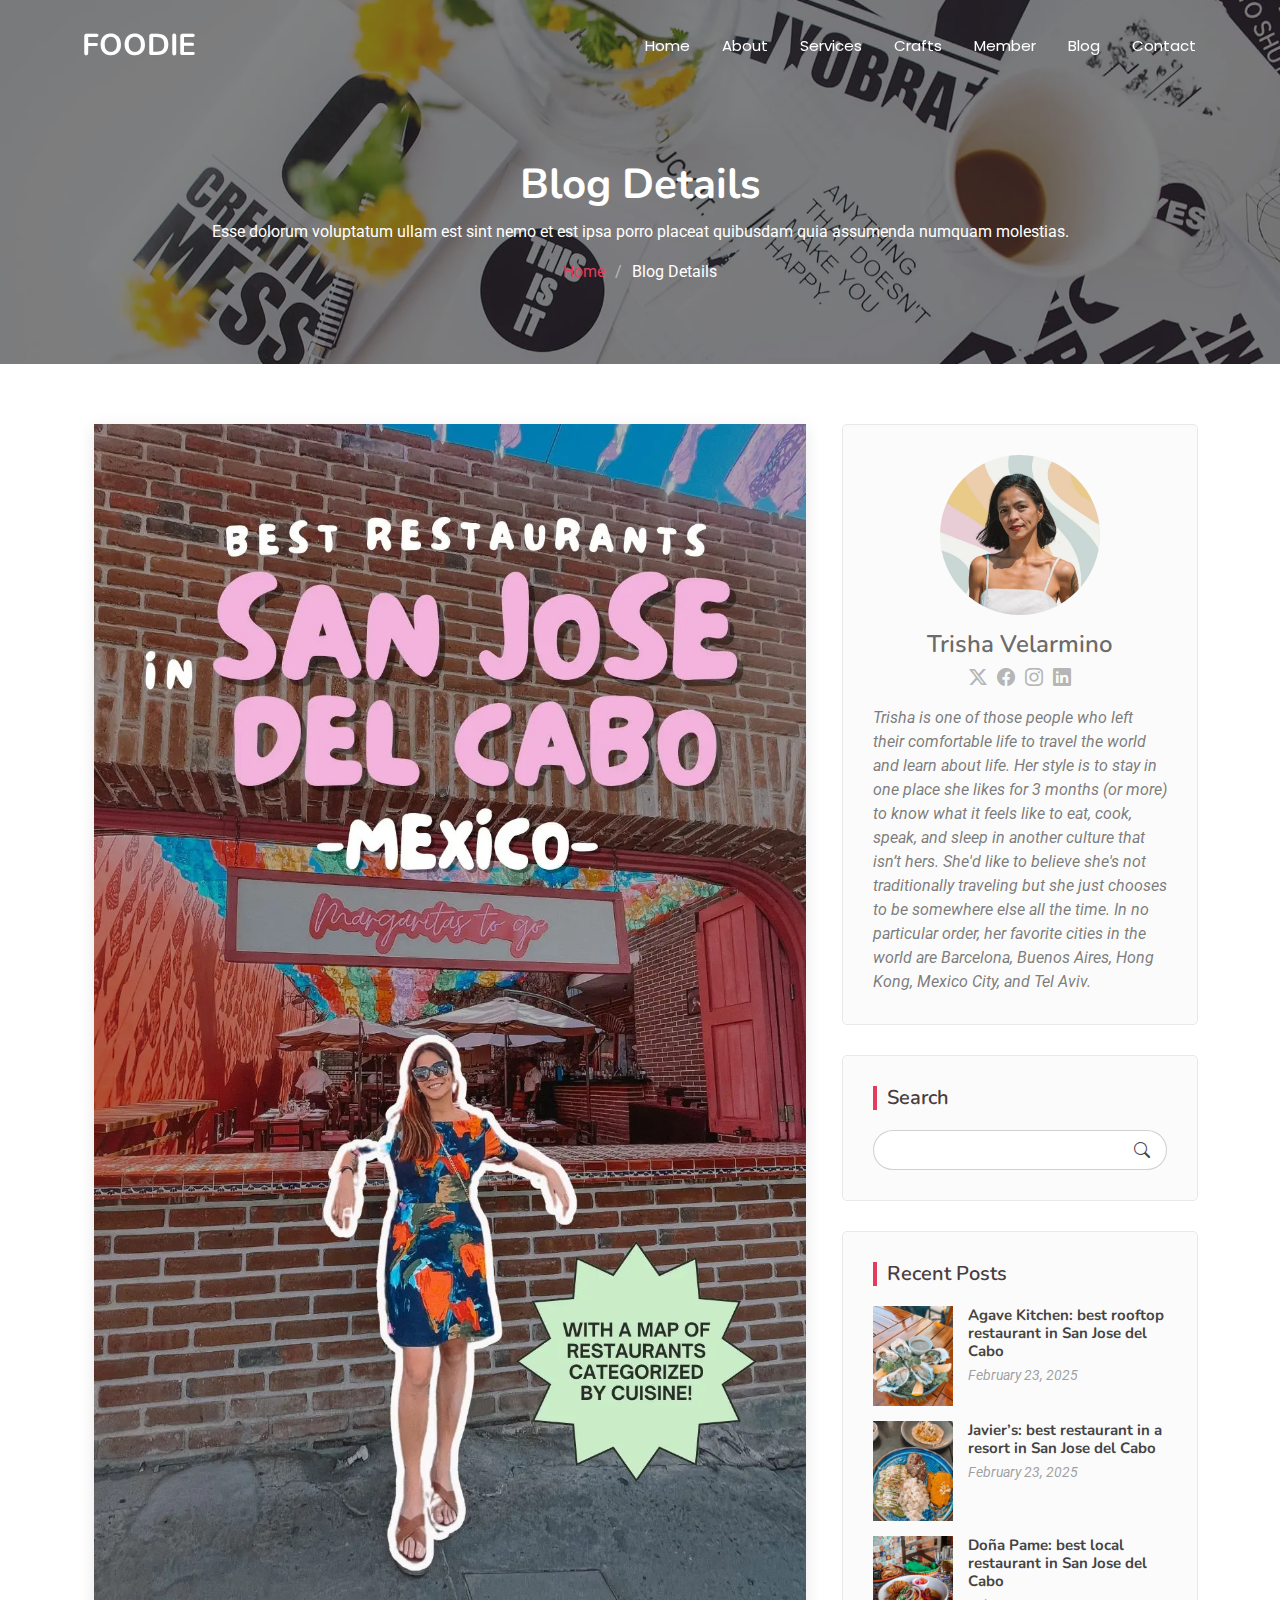
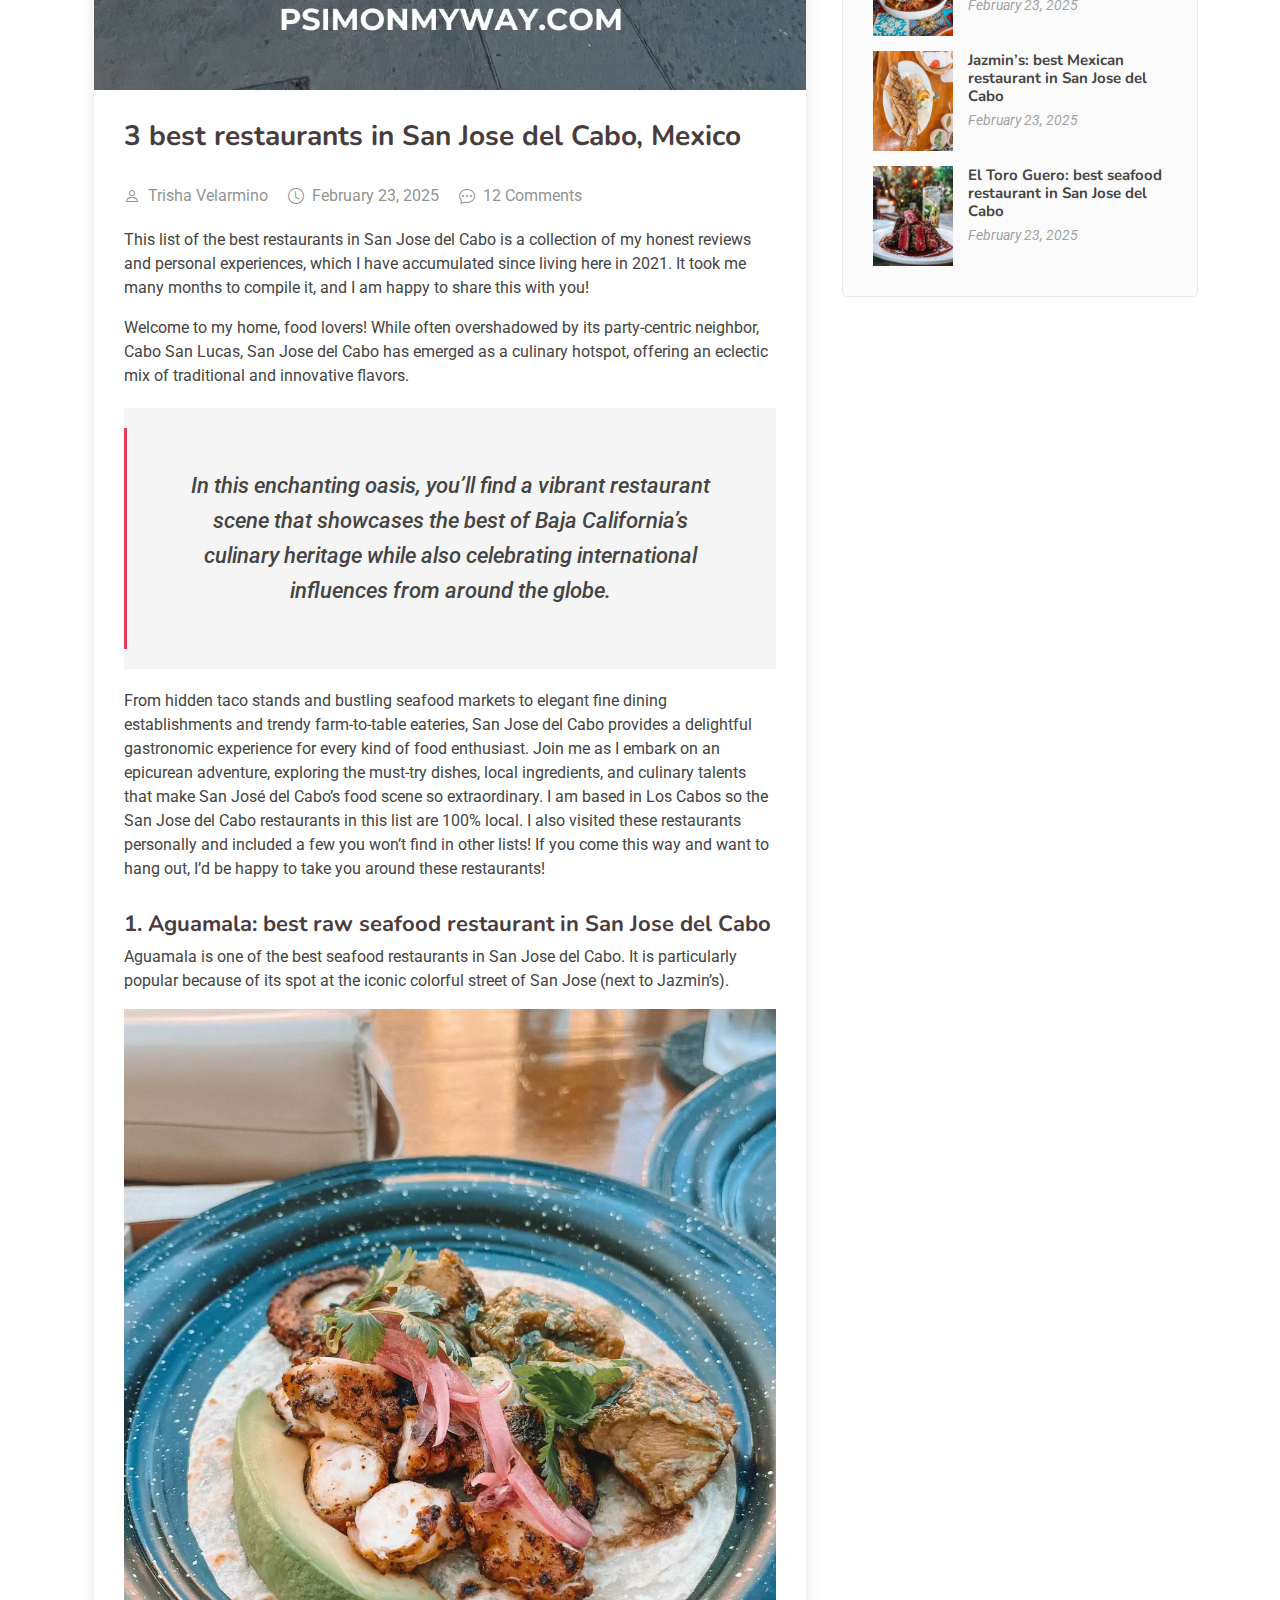
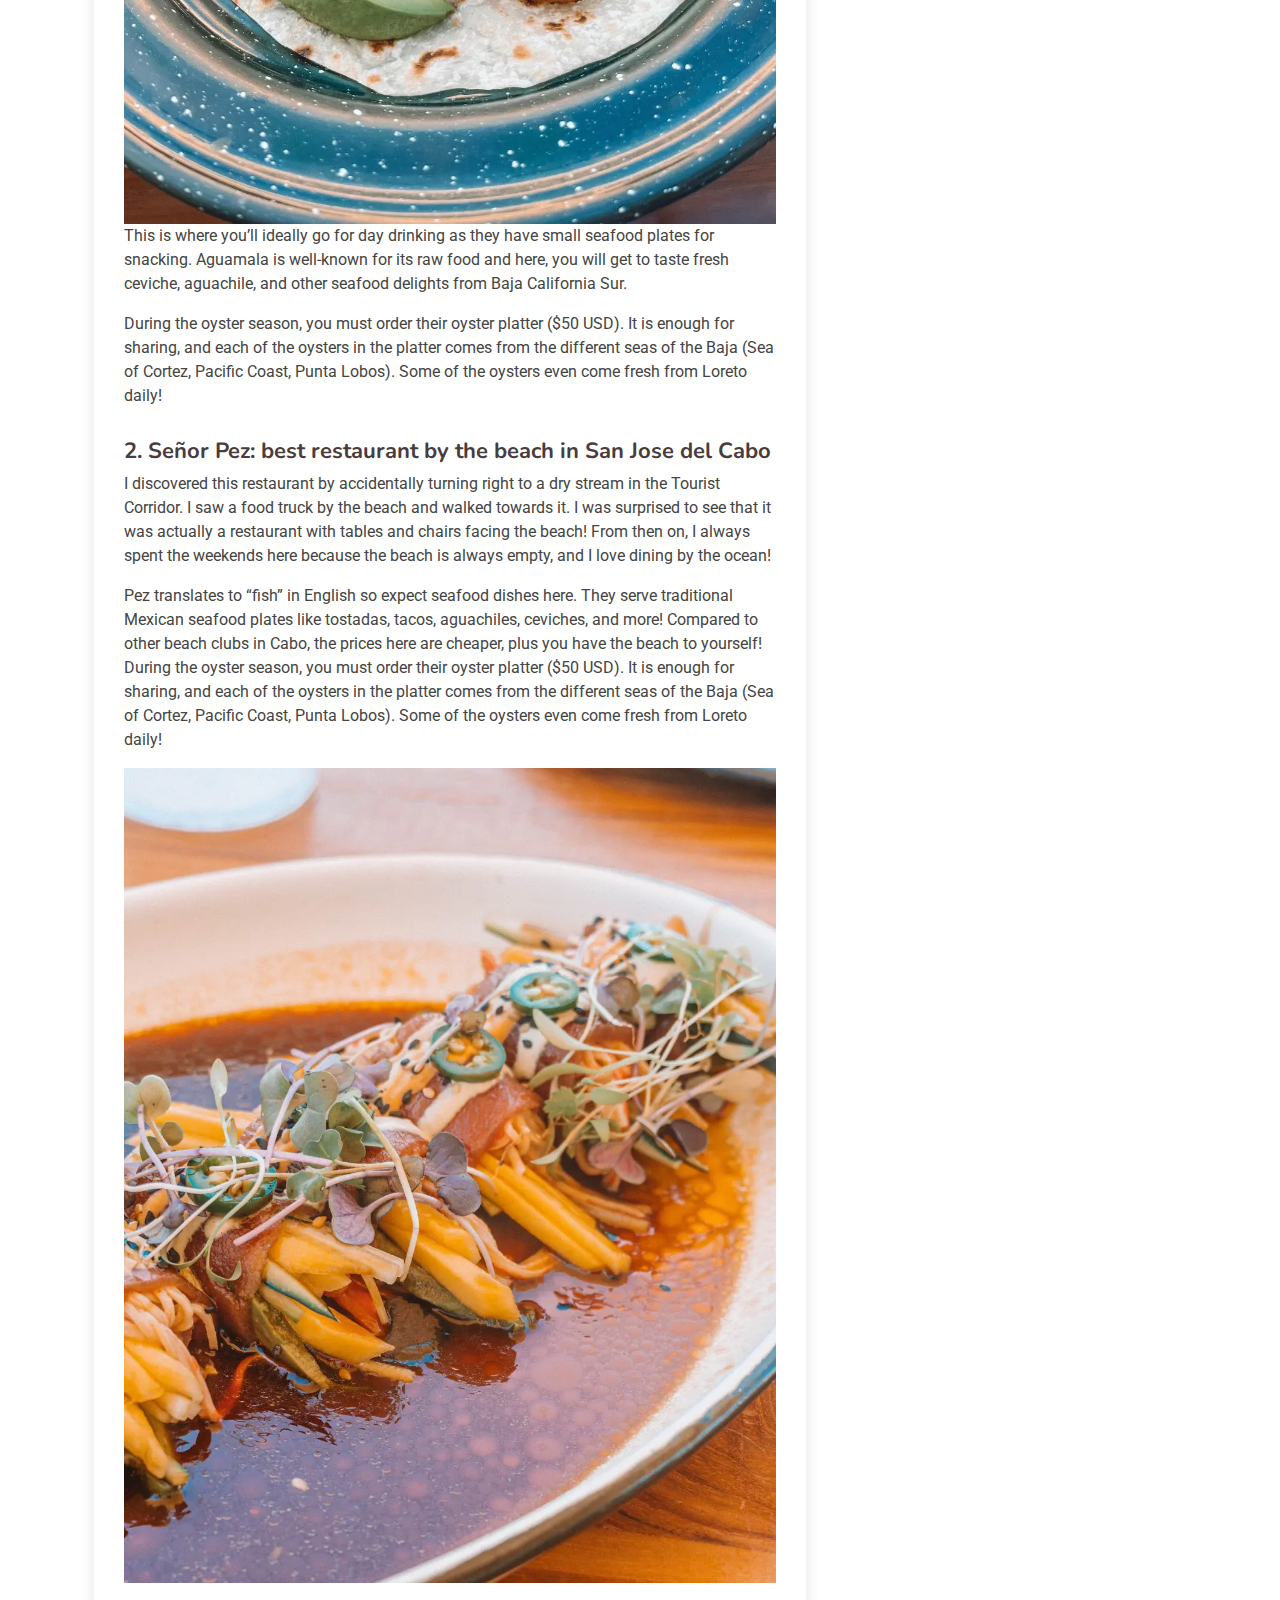
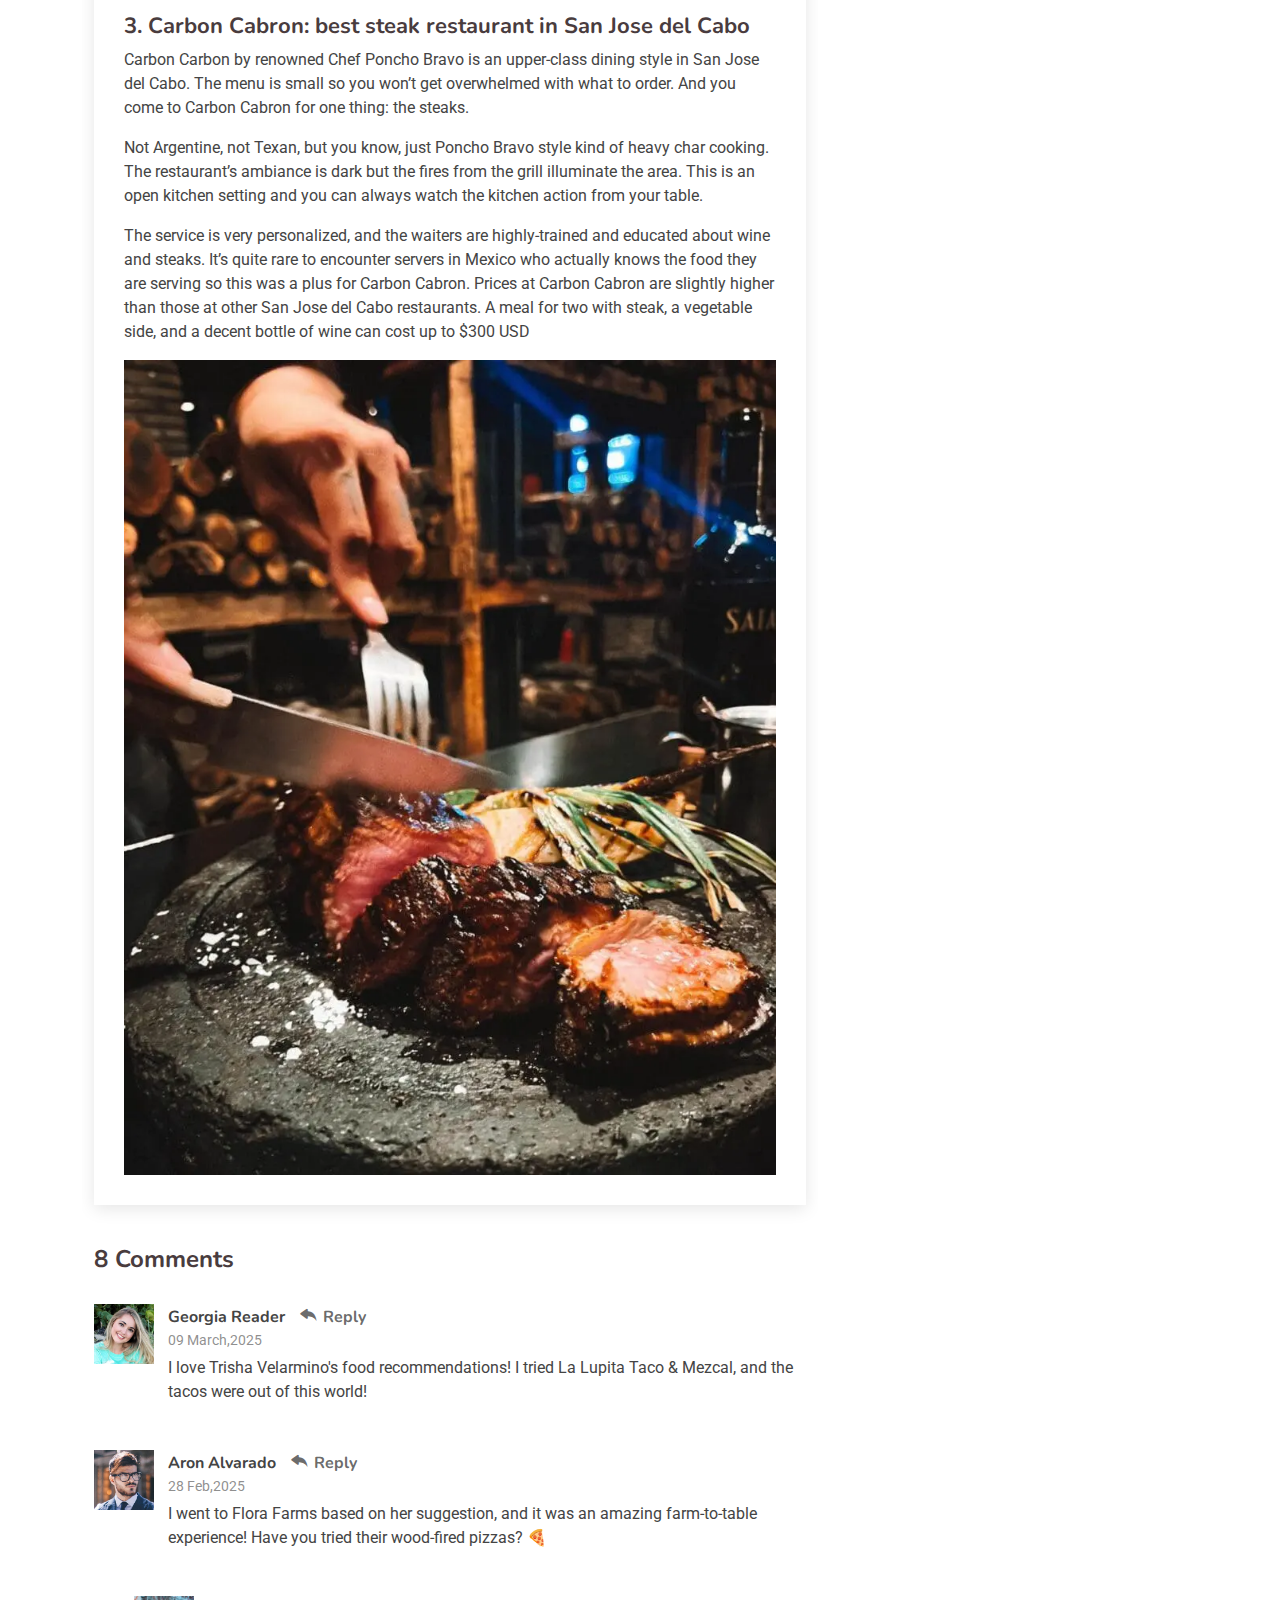
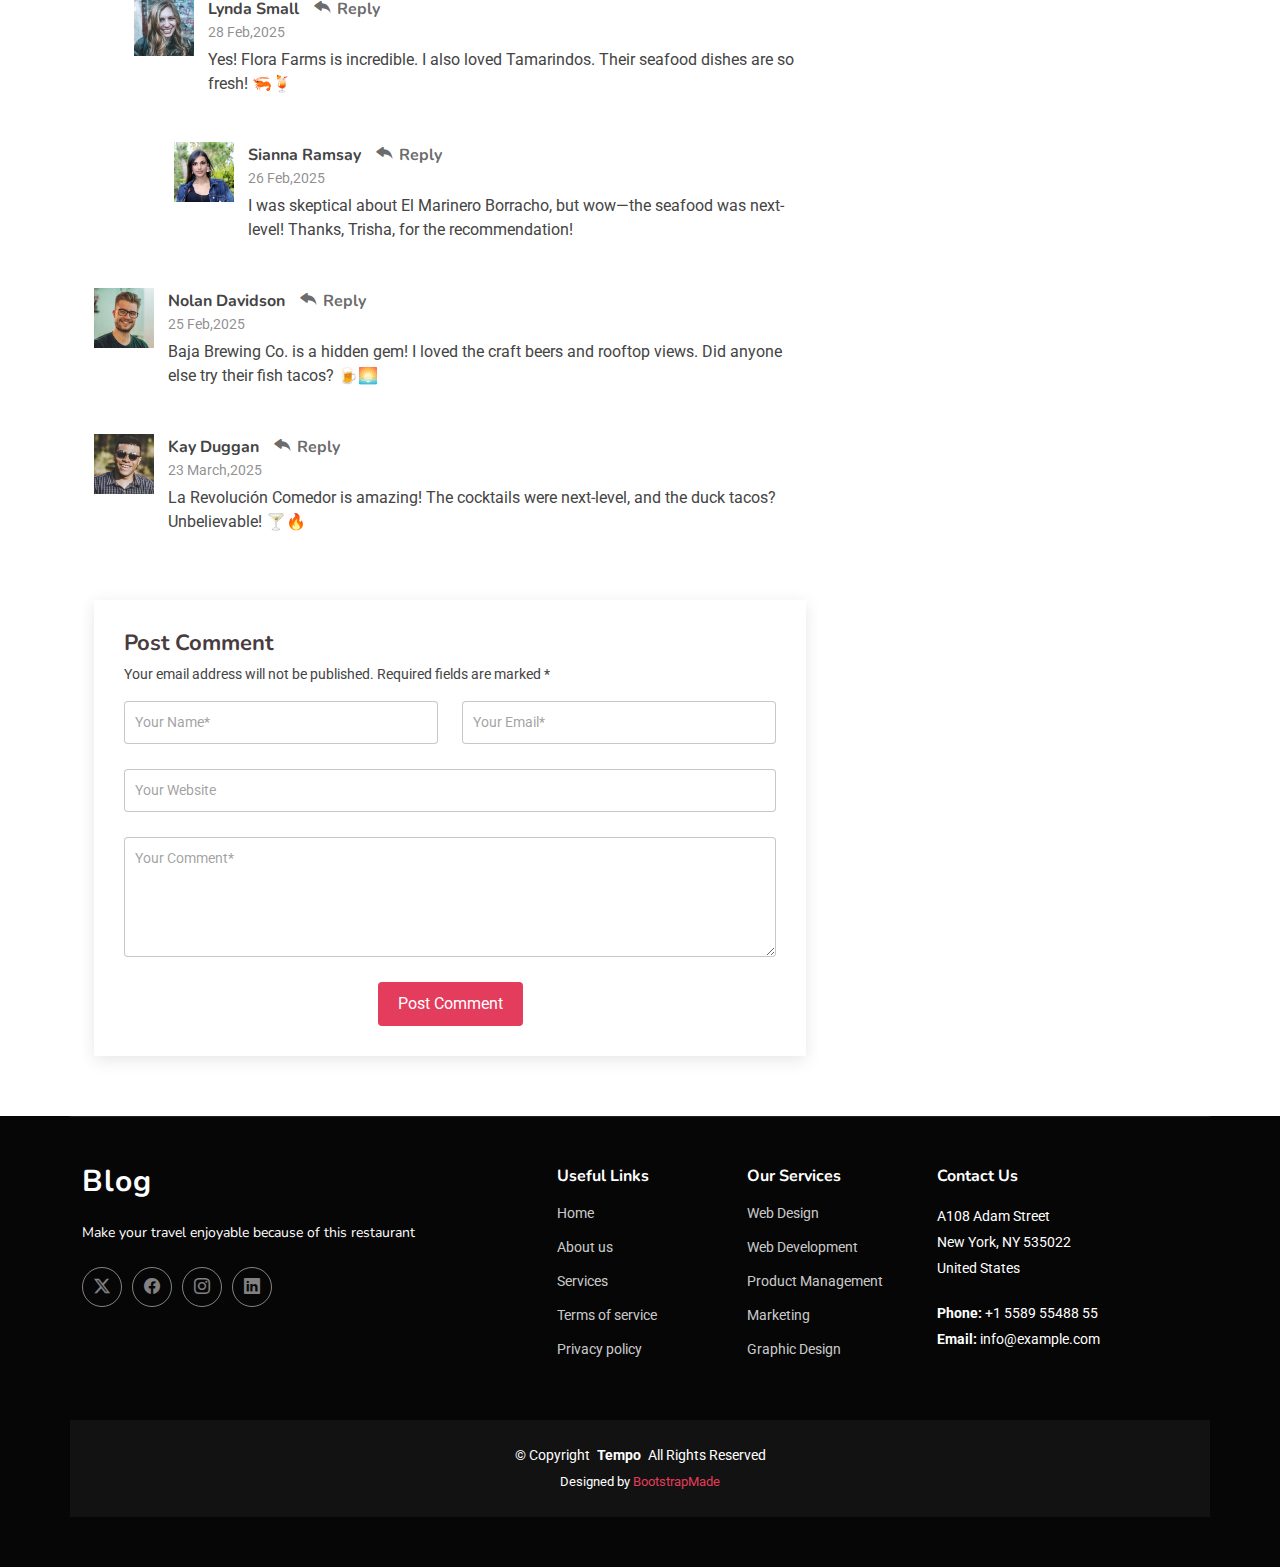
==== commit b142e746: "Blog4 info added" ====
--- a/blog-details.html
+++ b/blog-details.html
@@ -44,7 +44,7 @@
       <a href="index.html" class="logo d-flex align-items-center">
         <!-- Uncomment the line below if you also wish to use an image logo -->
         <!-- <img src="assets/img/logo.png" alt=""> -->
-        <h1 class="sitename">Blog</h1>
+        <h1 class="sitename">Foodie</h1>
       </a>
 
       <nav id="navmenu" class="navmenu">
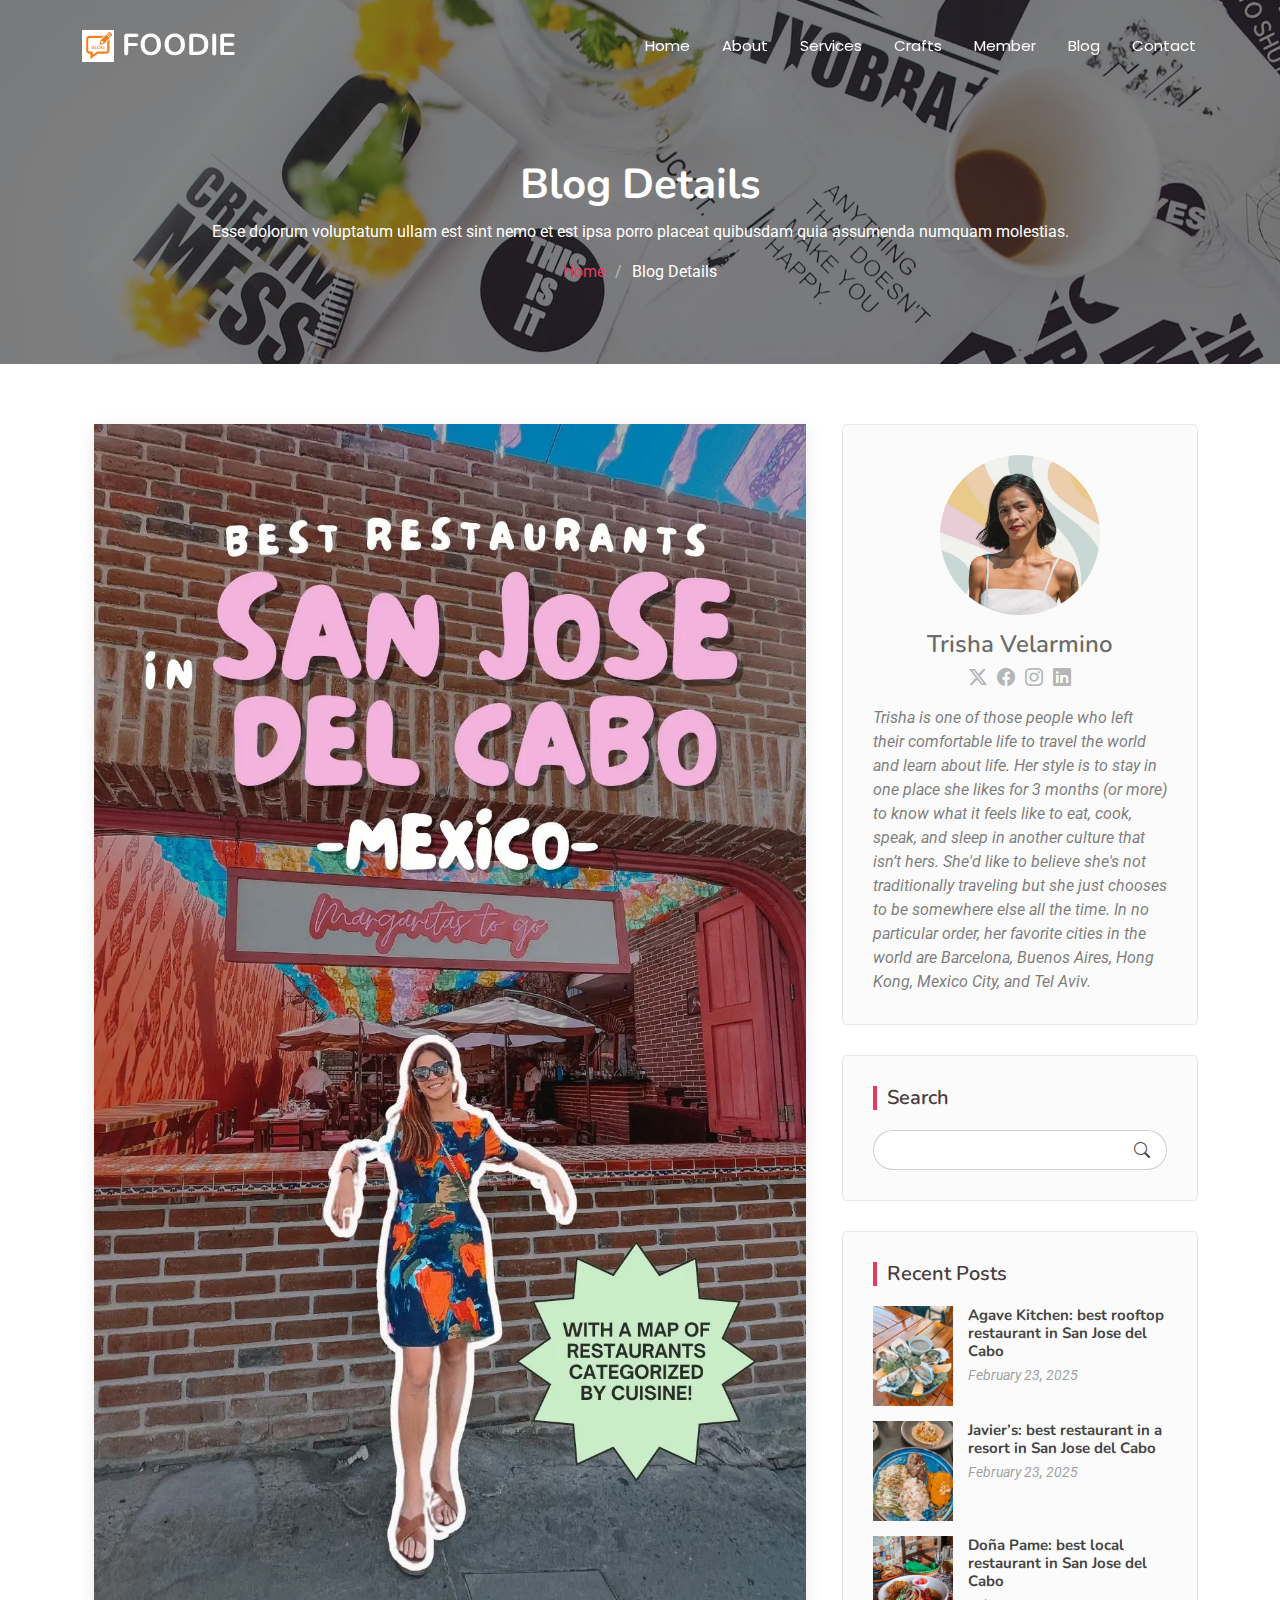
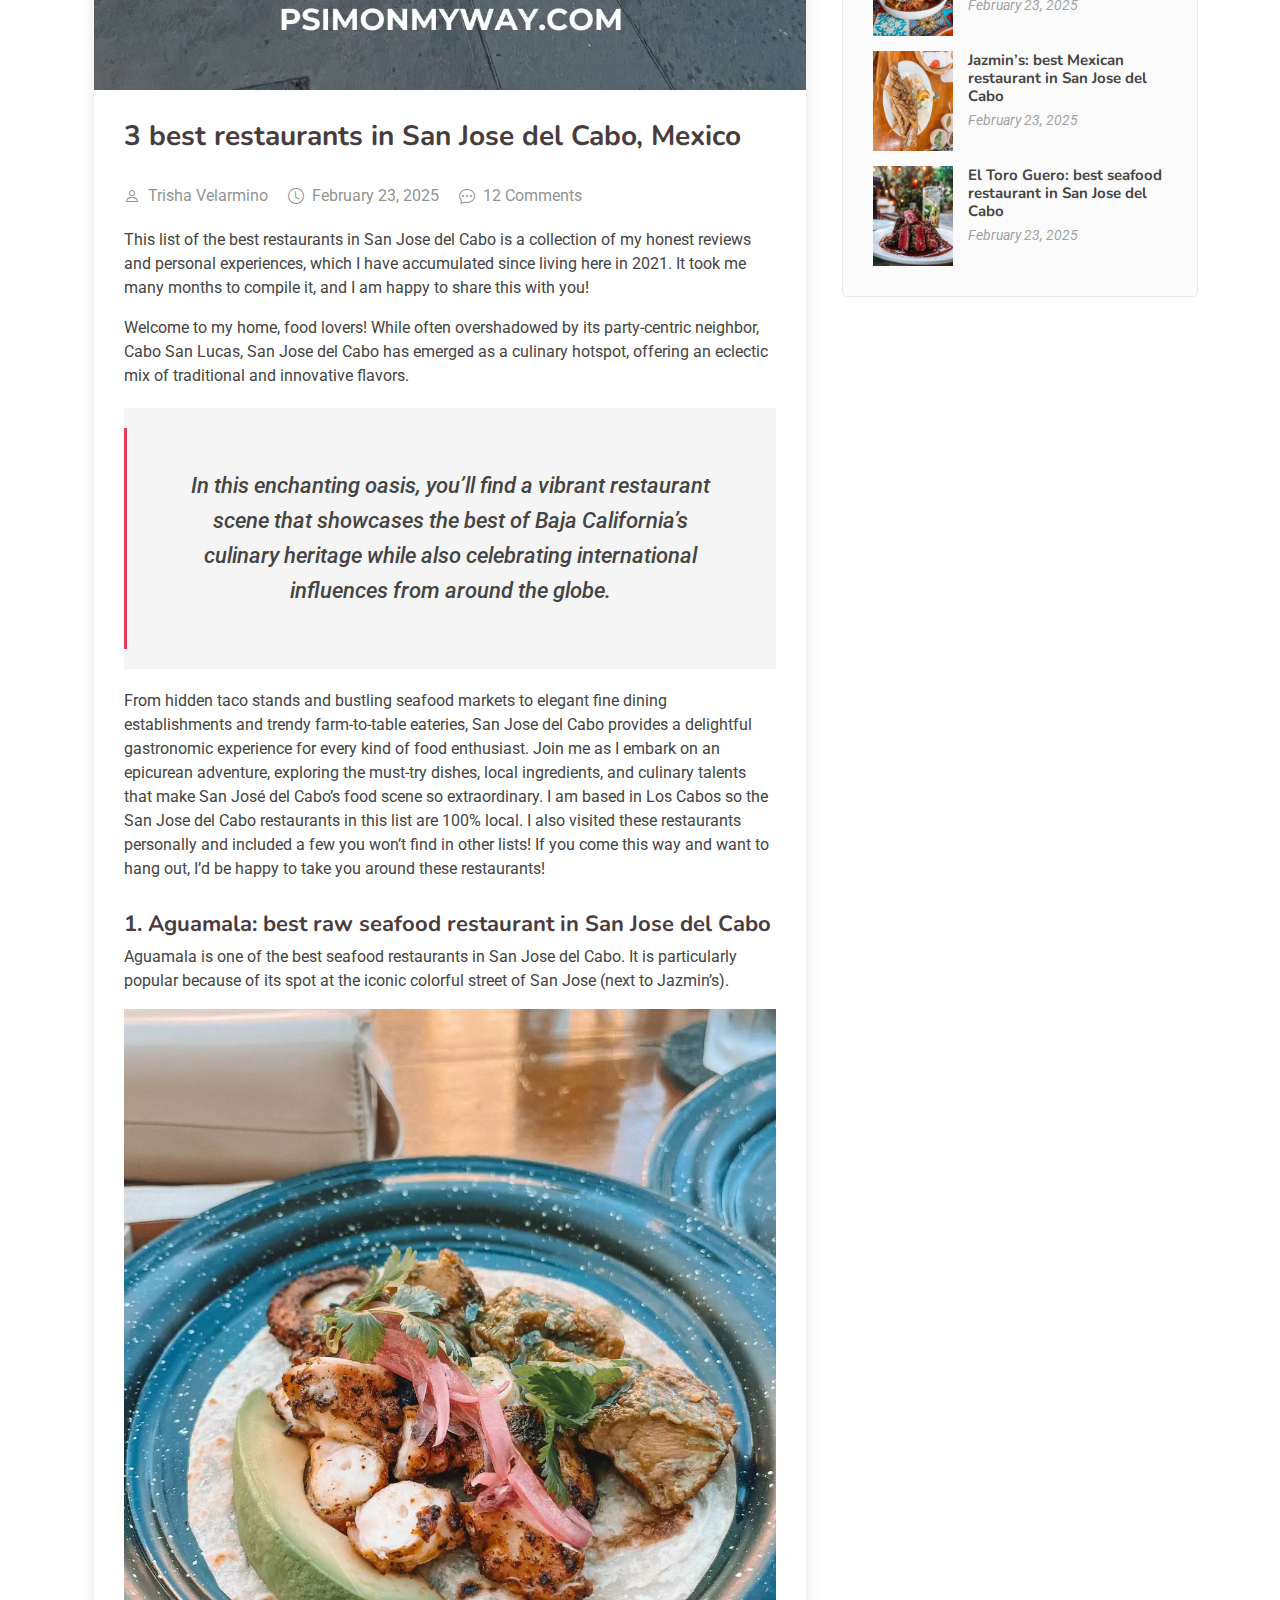
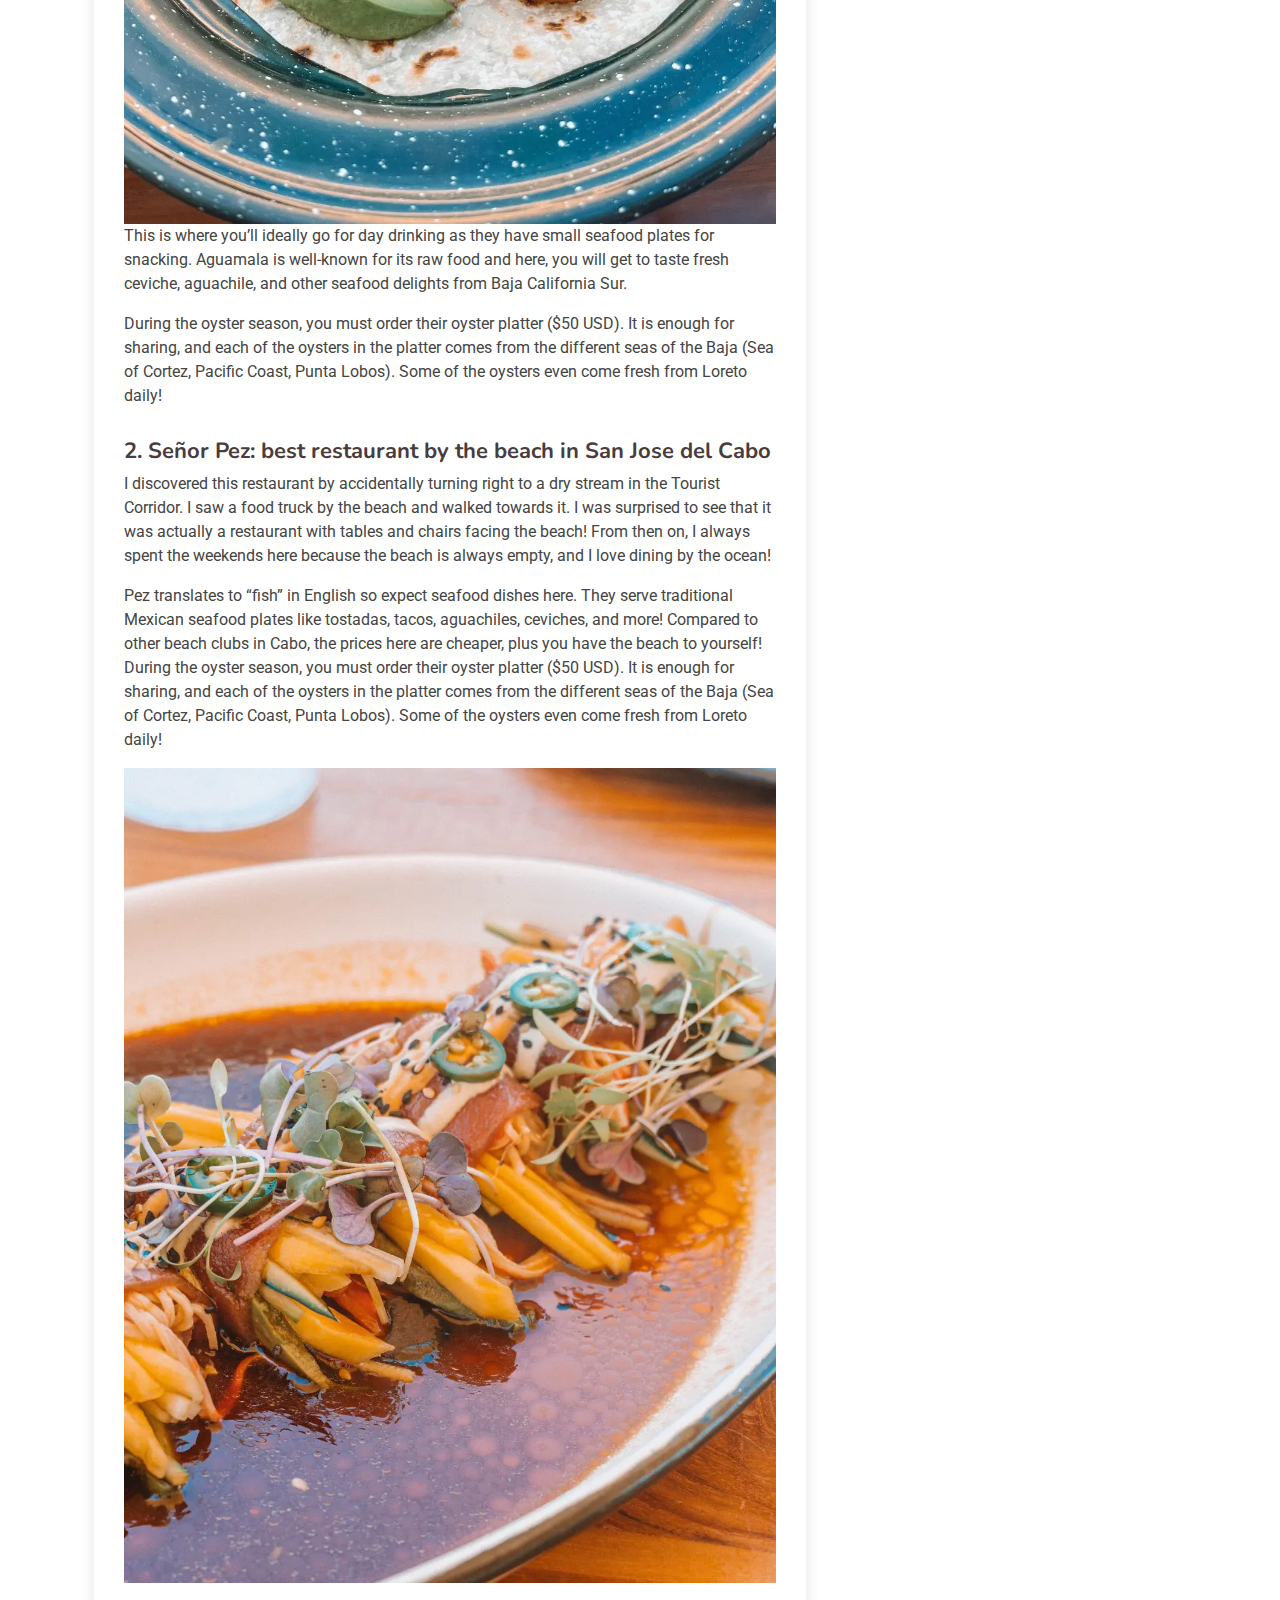
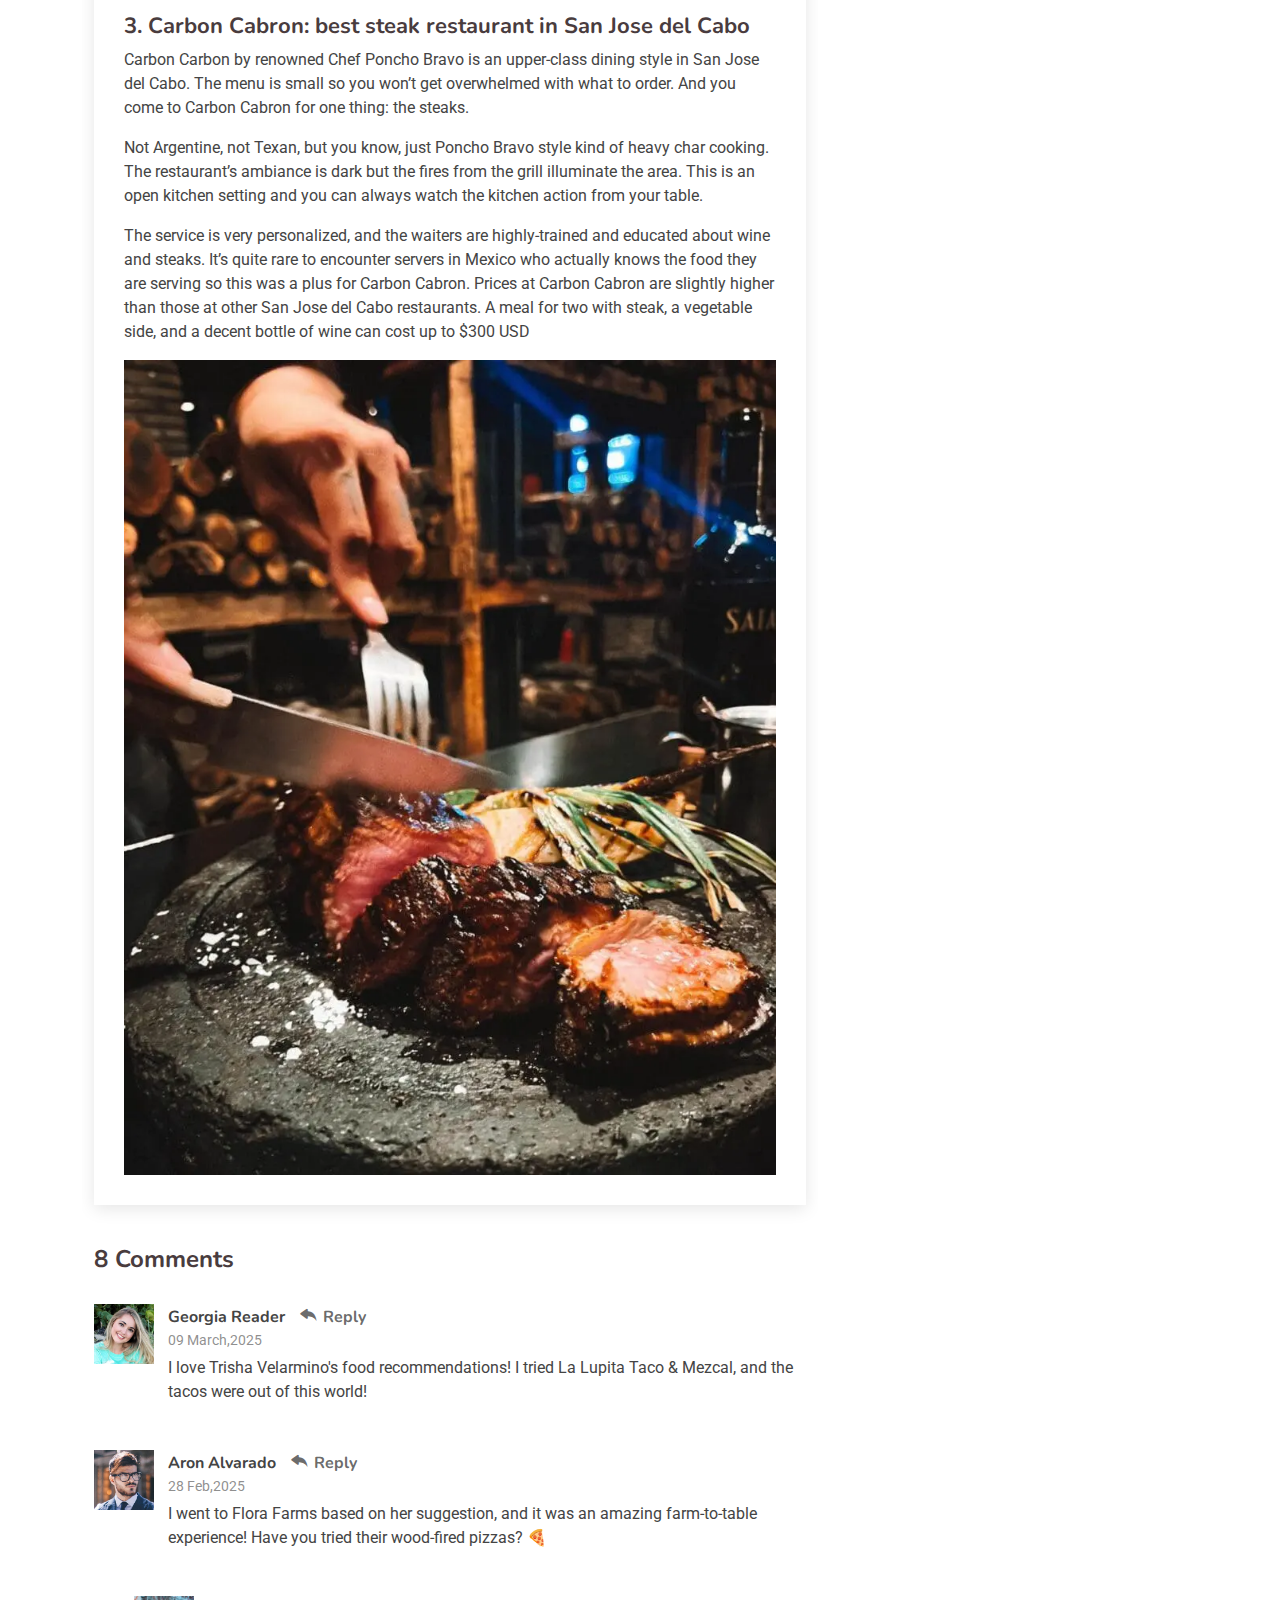
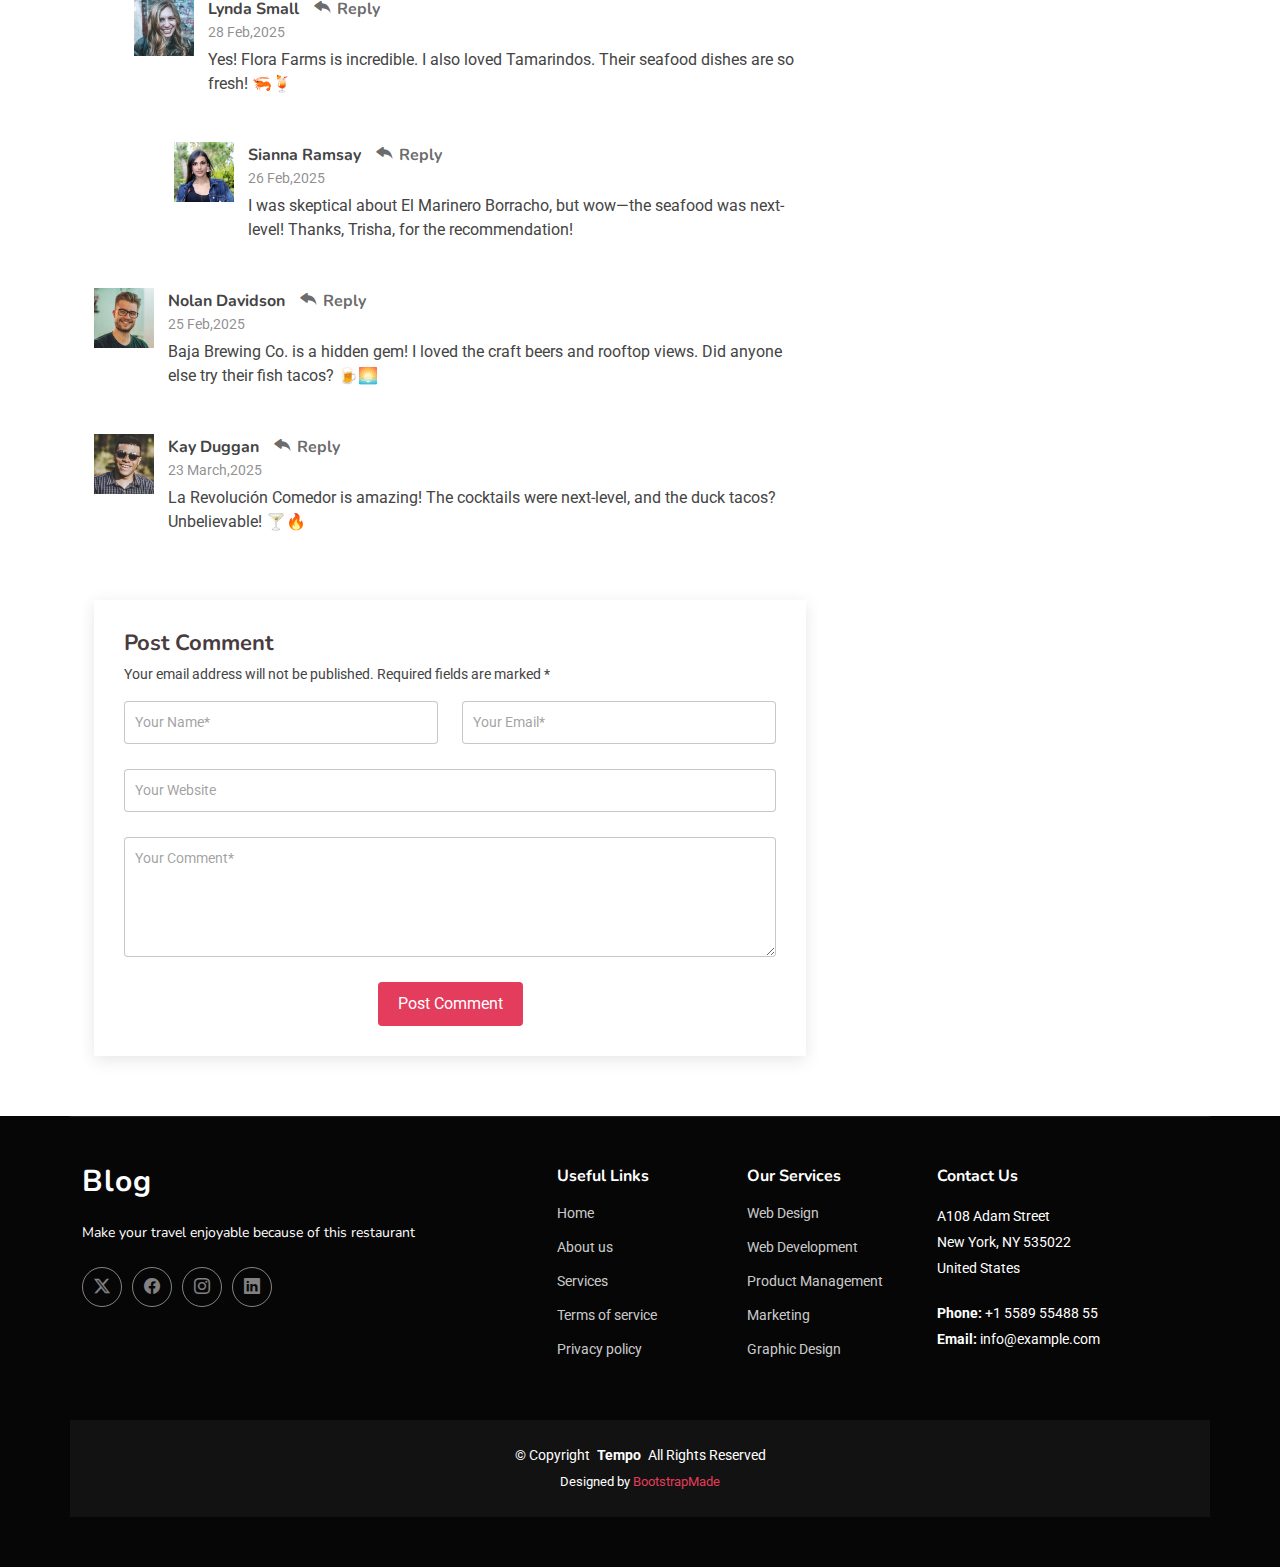
==== commit ff08d43a: "blog6 info added" ====
--- a/blog-details.html
+++ b/blog-details.html
@@ -4,7 +4,7 @@
 <head>
   <meta charset="utf-8">
   <meta content="width=device-width, initial-scale=1.0" name="viewport">
-  <title>Blog Details - Tempo Bootstrap Template</title>
+  <title>3 best restaurants in San Jose del Cabo, Mexico</title>
   <meta name="description" content="">
   <meta name="keywords" content="">
 
@@ -43,7 +43,7 @@
 
       <a href="index.html" class="logo d-flex align-items-center">
         <!-- Uncomment the line below if you also wish to use an image logo -->
-        <!-- <img src="assets/img/logo.png" alt=""> -->
+        <img src="assets/img/logo blog.png" alt="">
         <h1 class="sitename">Foodie</h1>
       </a>
 
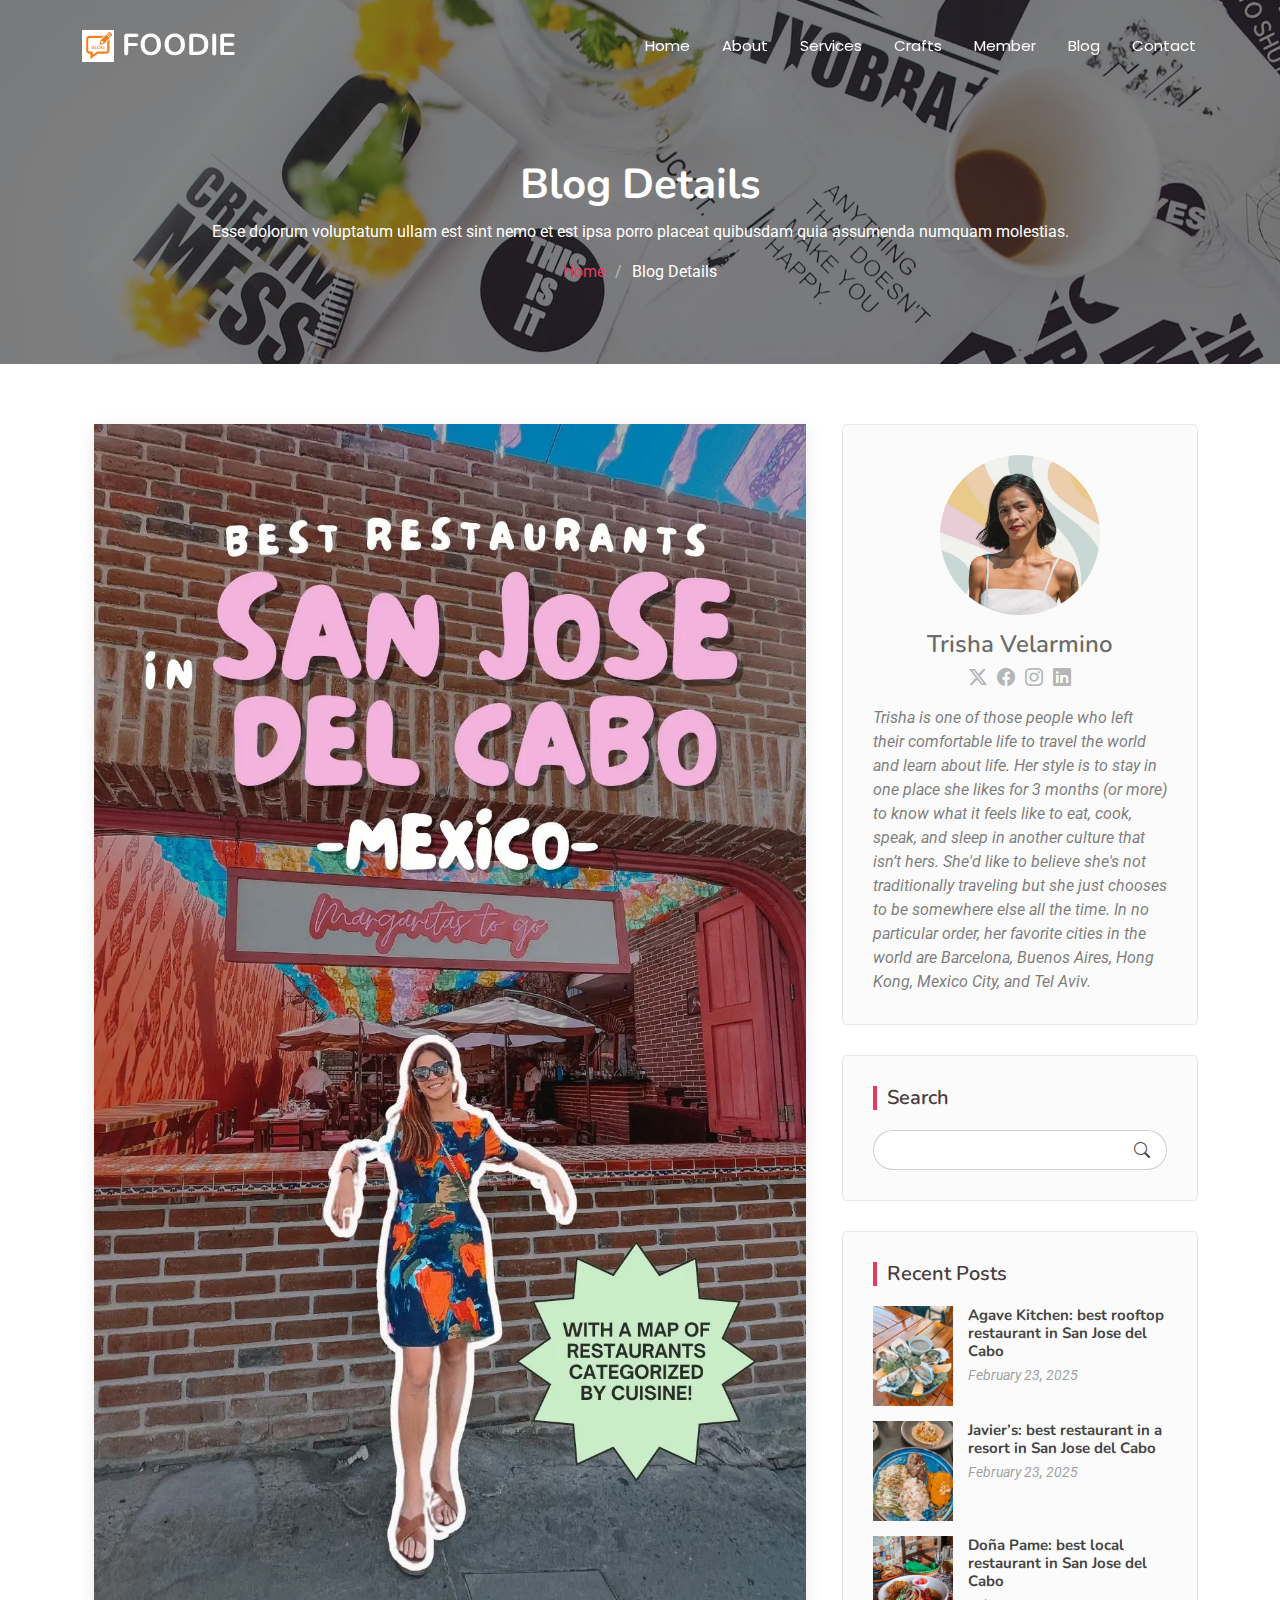
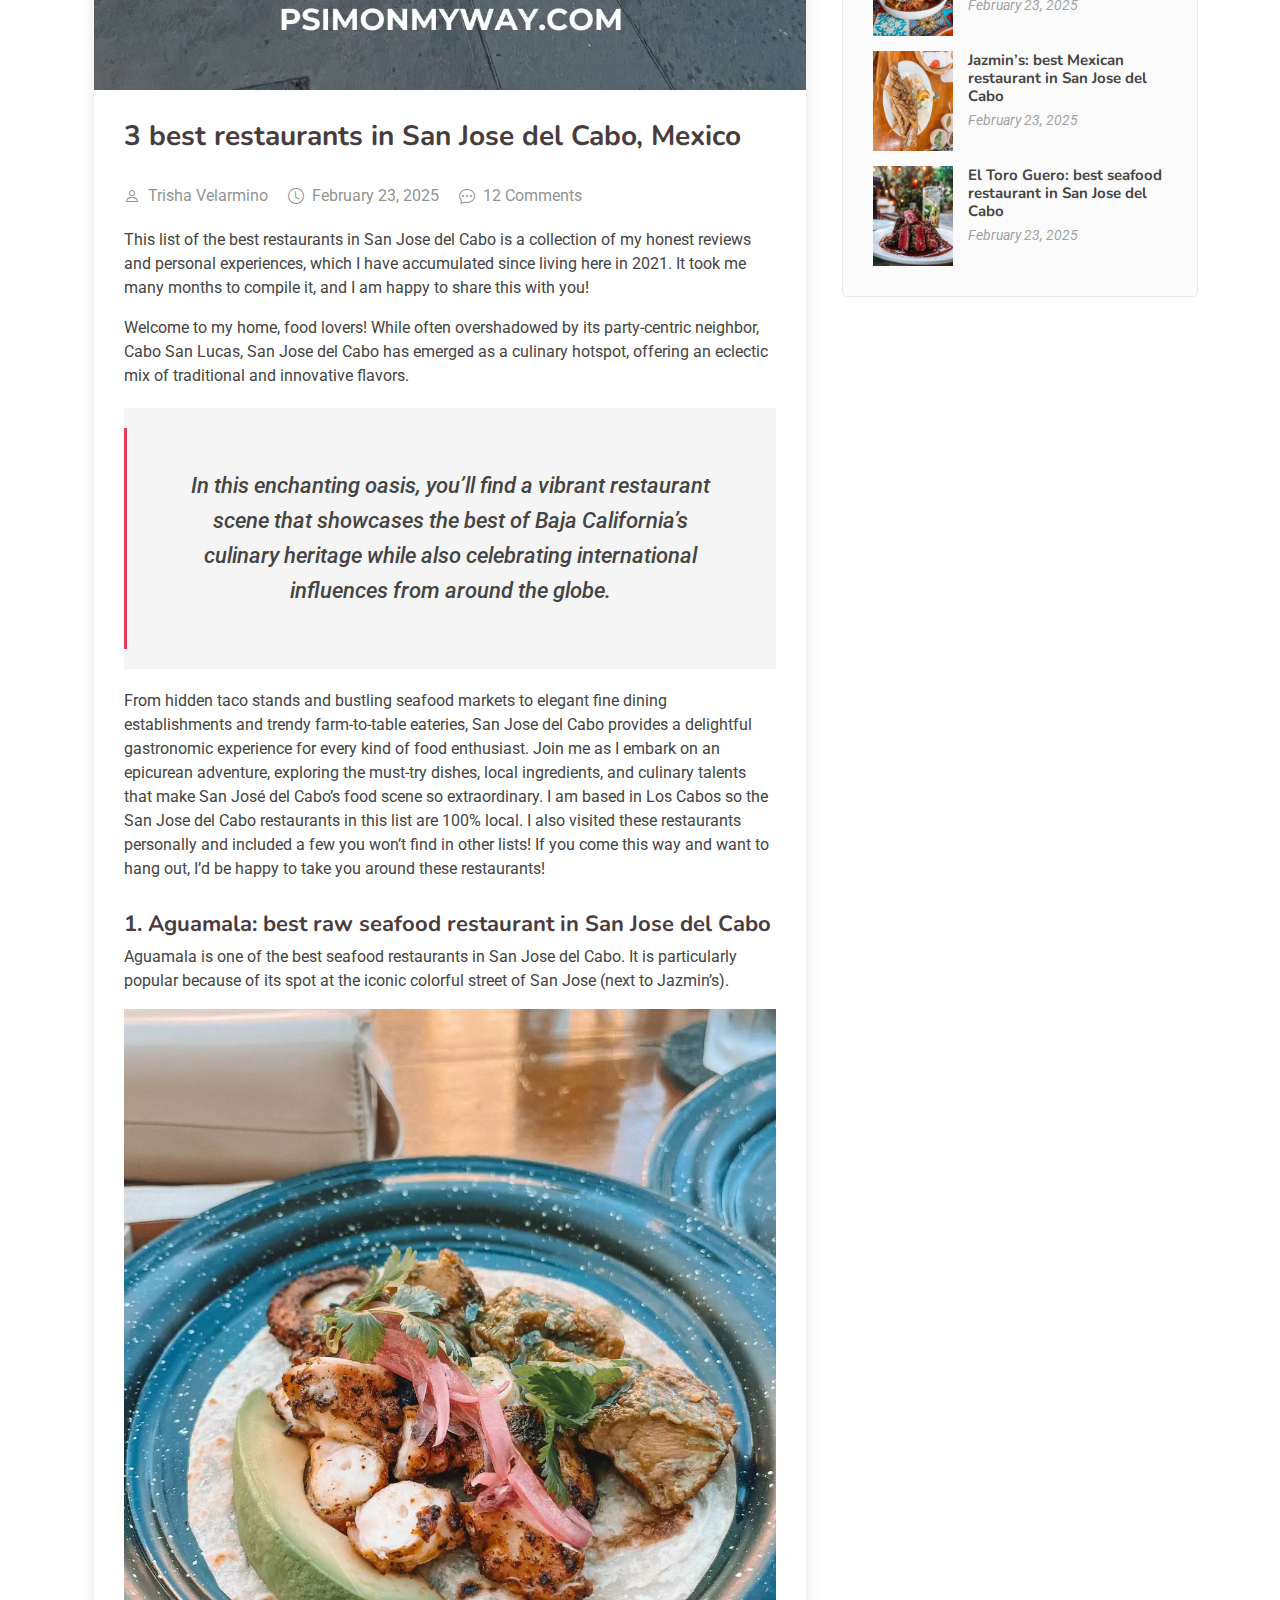
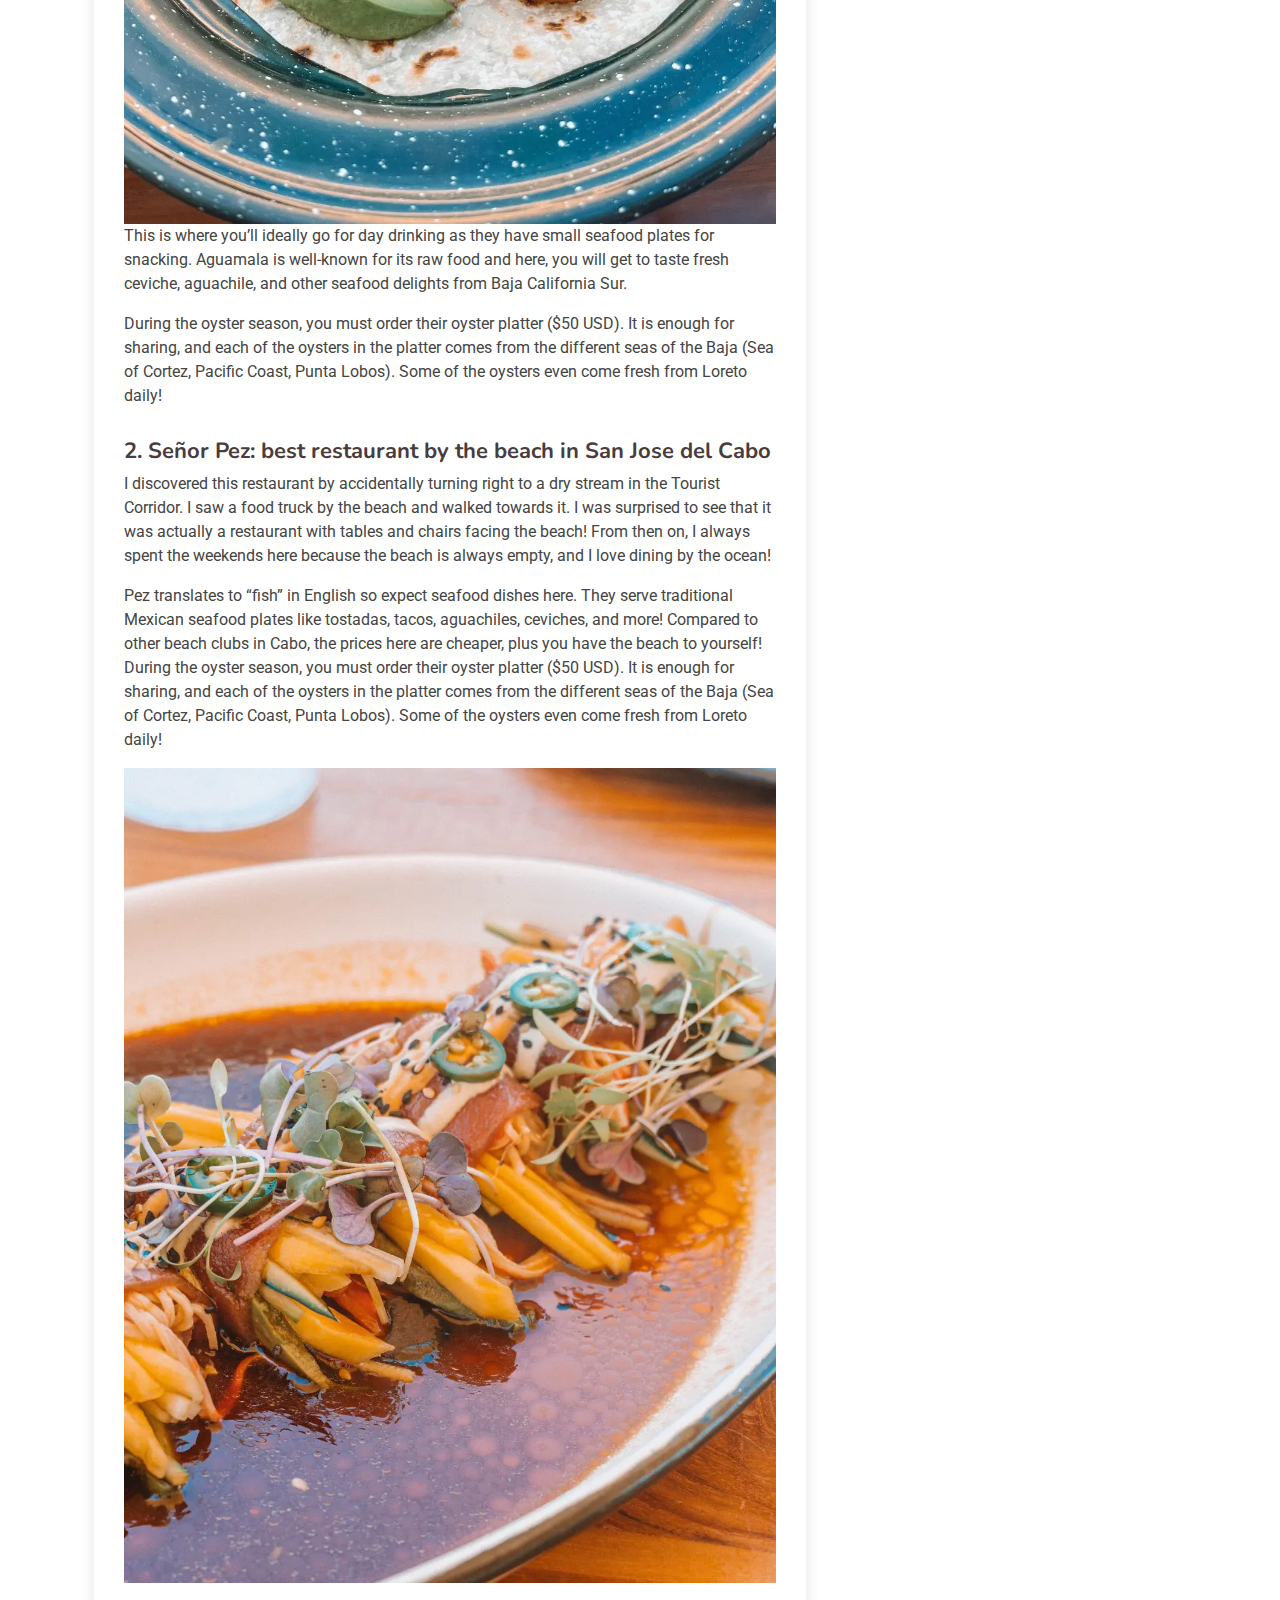
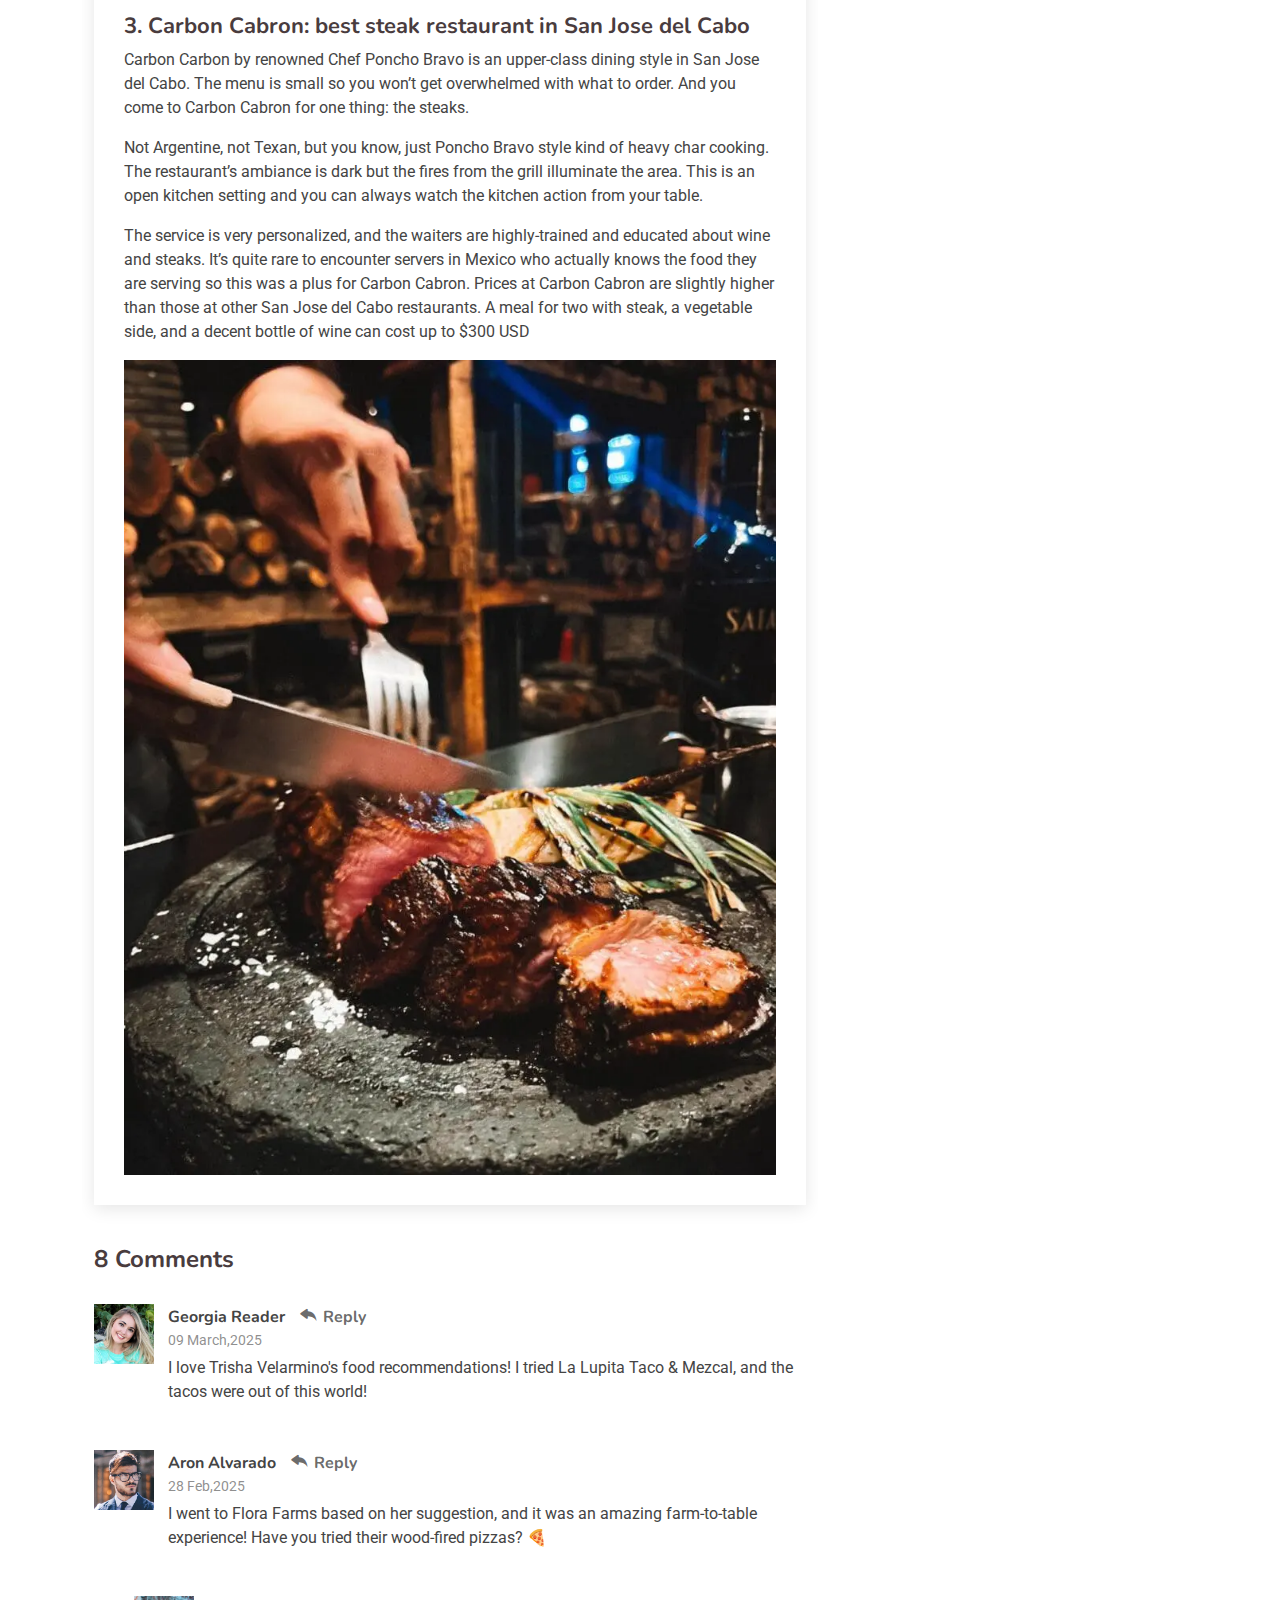
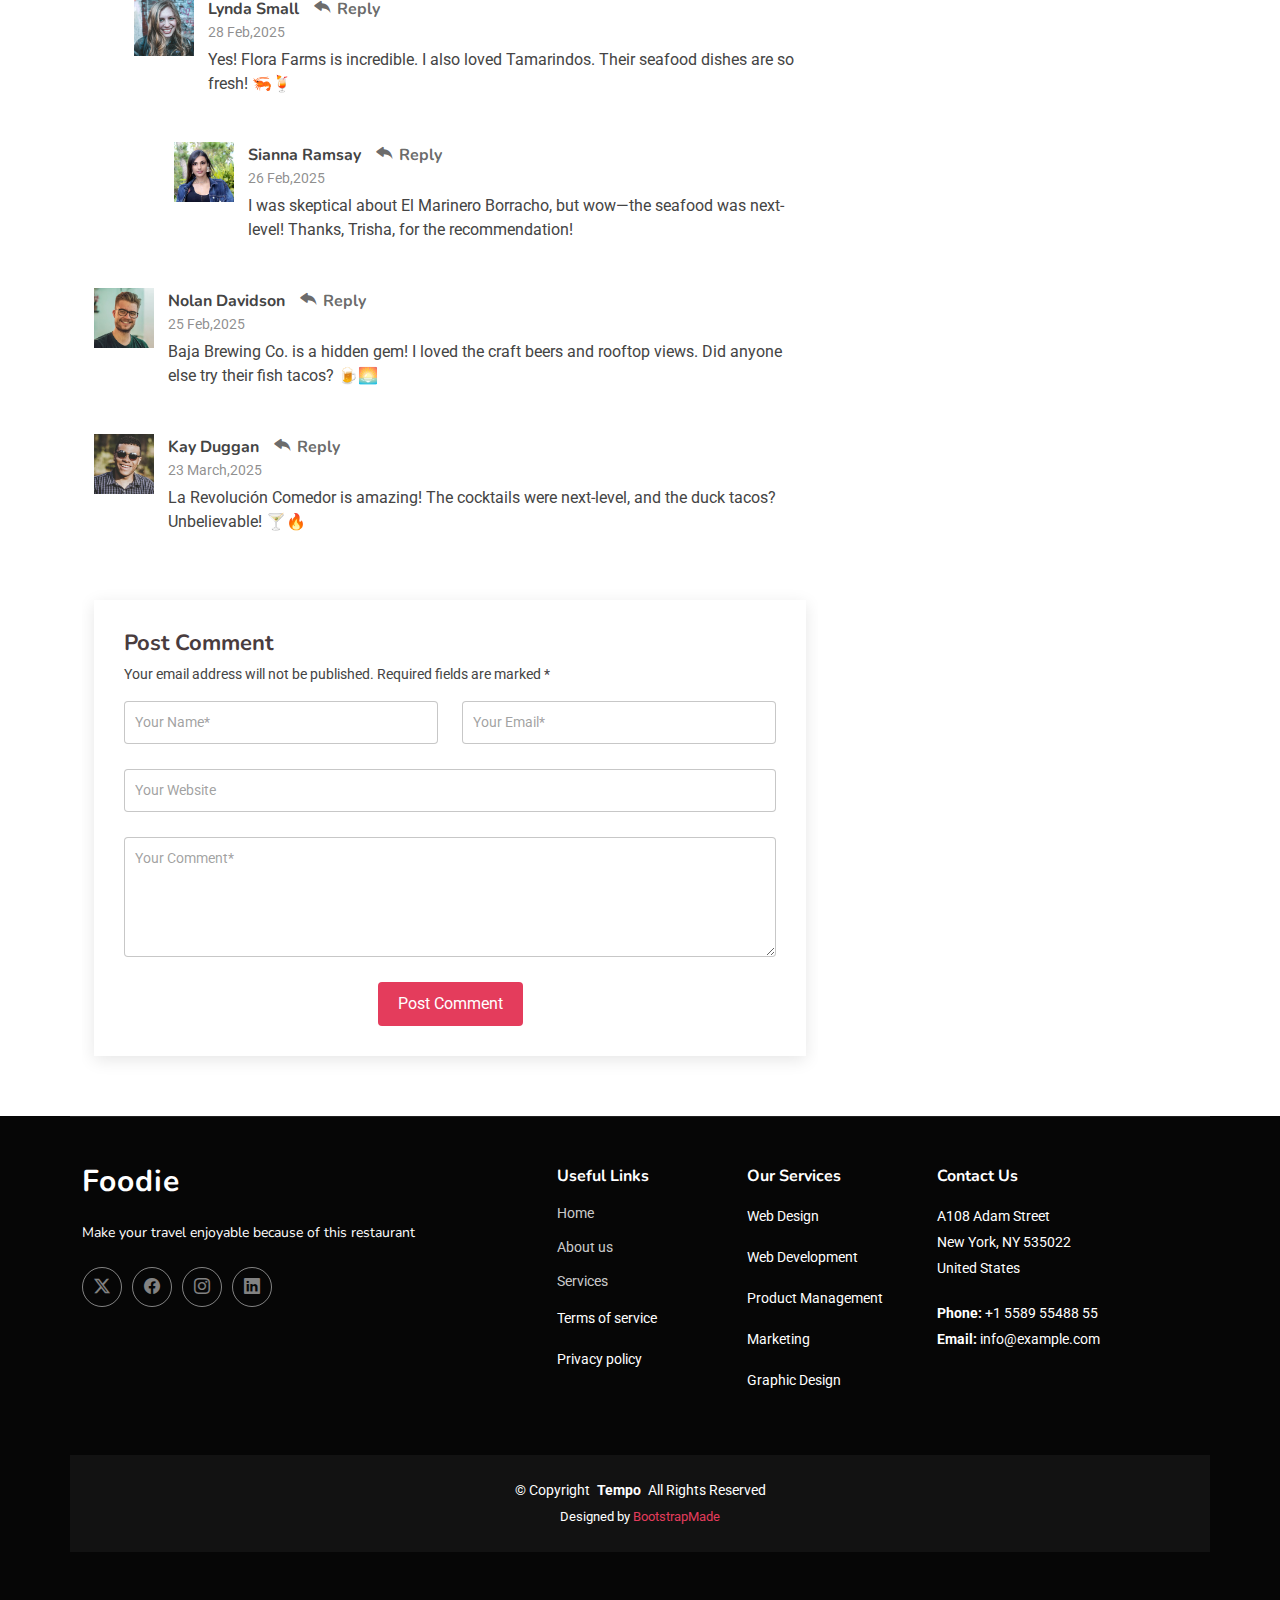
==== commit 631374a1: "blog info added" ====
--- a/blog-details.html
+++ b/blog-details.html
@@ -404,7 +404,7 @@
       <div class="row gy-4">
         <div class="col-lg-5 col-md-12 footer-about">
           <a href="index.html" class="logo d-flex align-items-center">
-            <span class="sitename">Blog</span>
+            <span class="sitename">Foodie</span>
           </a>
           <p>Make your travel enjoyable because of this restaurant</p>
           <div class="social-links d-flex mt-4">
@@ -418,22 +418,22 @@
         <div class="col-lg-2 col-6 footer-links">
           <h4>Useful Links</h4>
           <ul>
-            <li><a href="#ero">Home</a></li>
+            <li><a href="#hero">Home</a></li>
             <li><a href="#about">About us</a></li>
             <li><a href="#services">Services</a></li>
-            <li><a href="#">Terms of service</a></li>
-            <li><a href="#">Privacy policy</a></li>
+            <li>Terms of service</a></li>
+            <li>Privacy policy</a></li>
           </ul>
         </div>
 
         <div class="col-lg-2 col-6 footer-links">
           <h4>Our Services</h4>
           <ul>
-            <li><a href="#">Web Design</a></li>
-            <li><a href="#">Web Development</a></li>
-            <li><a href="#">Product Management</a></li>
-            <li><a href="#">Marketing</a></li>
-            <li><a href="#">Graphic Design</a></li>
+            <li>Web Design</li>
+            <li>Web Development</li>
+            <li>Product Management</li>
+            <li>Marketing</li>
+            <li>Graphic Design</li>
           </ul>
         </div>
 
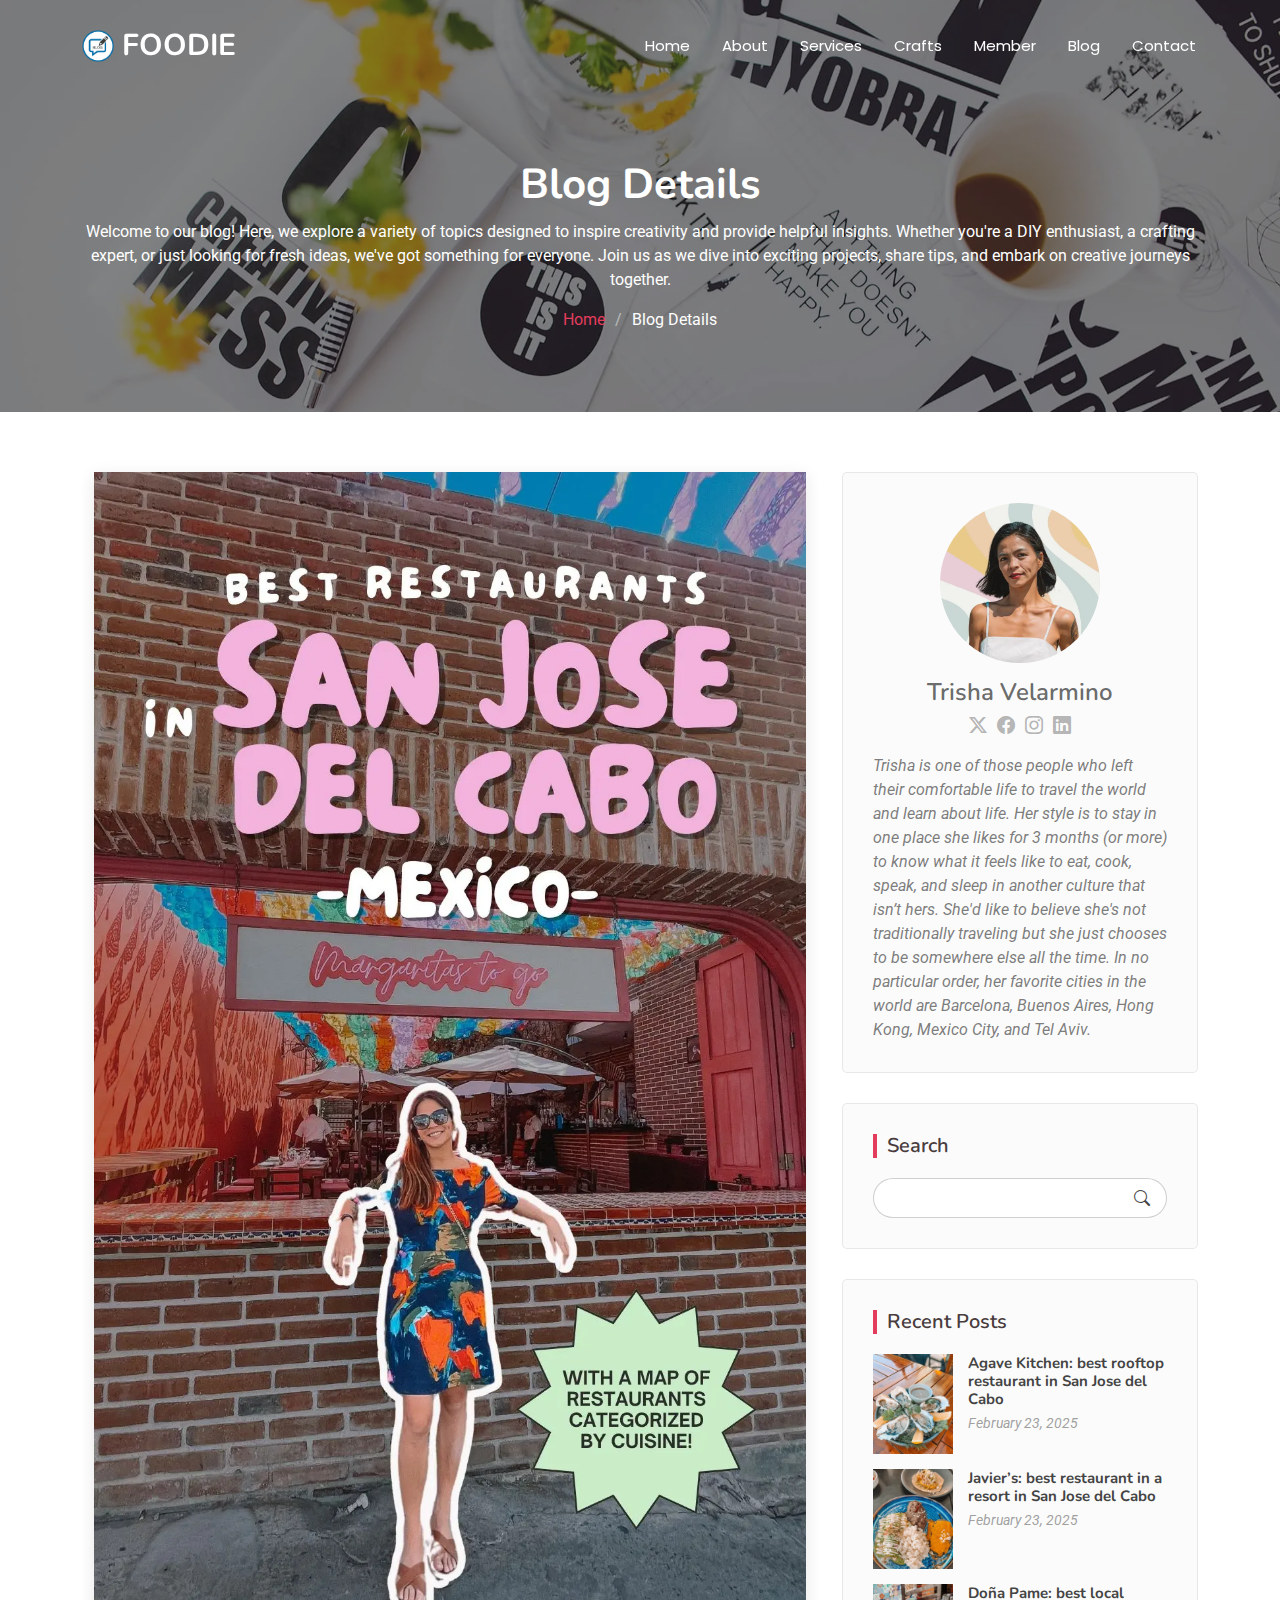
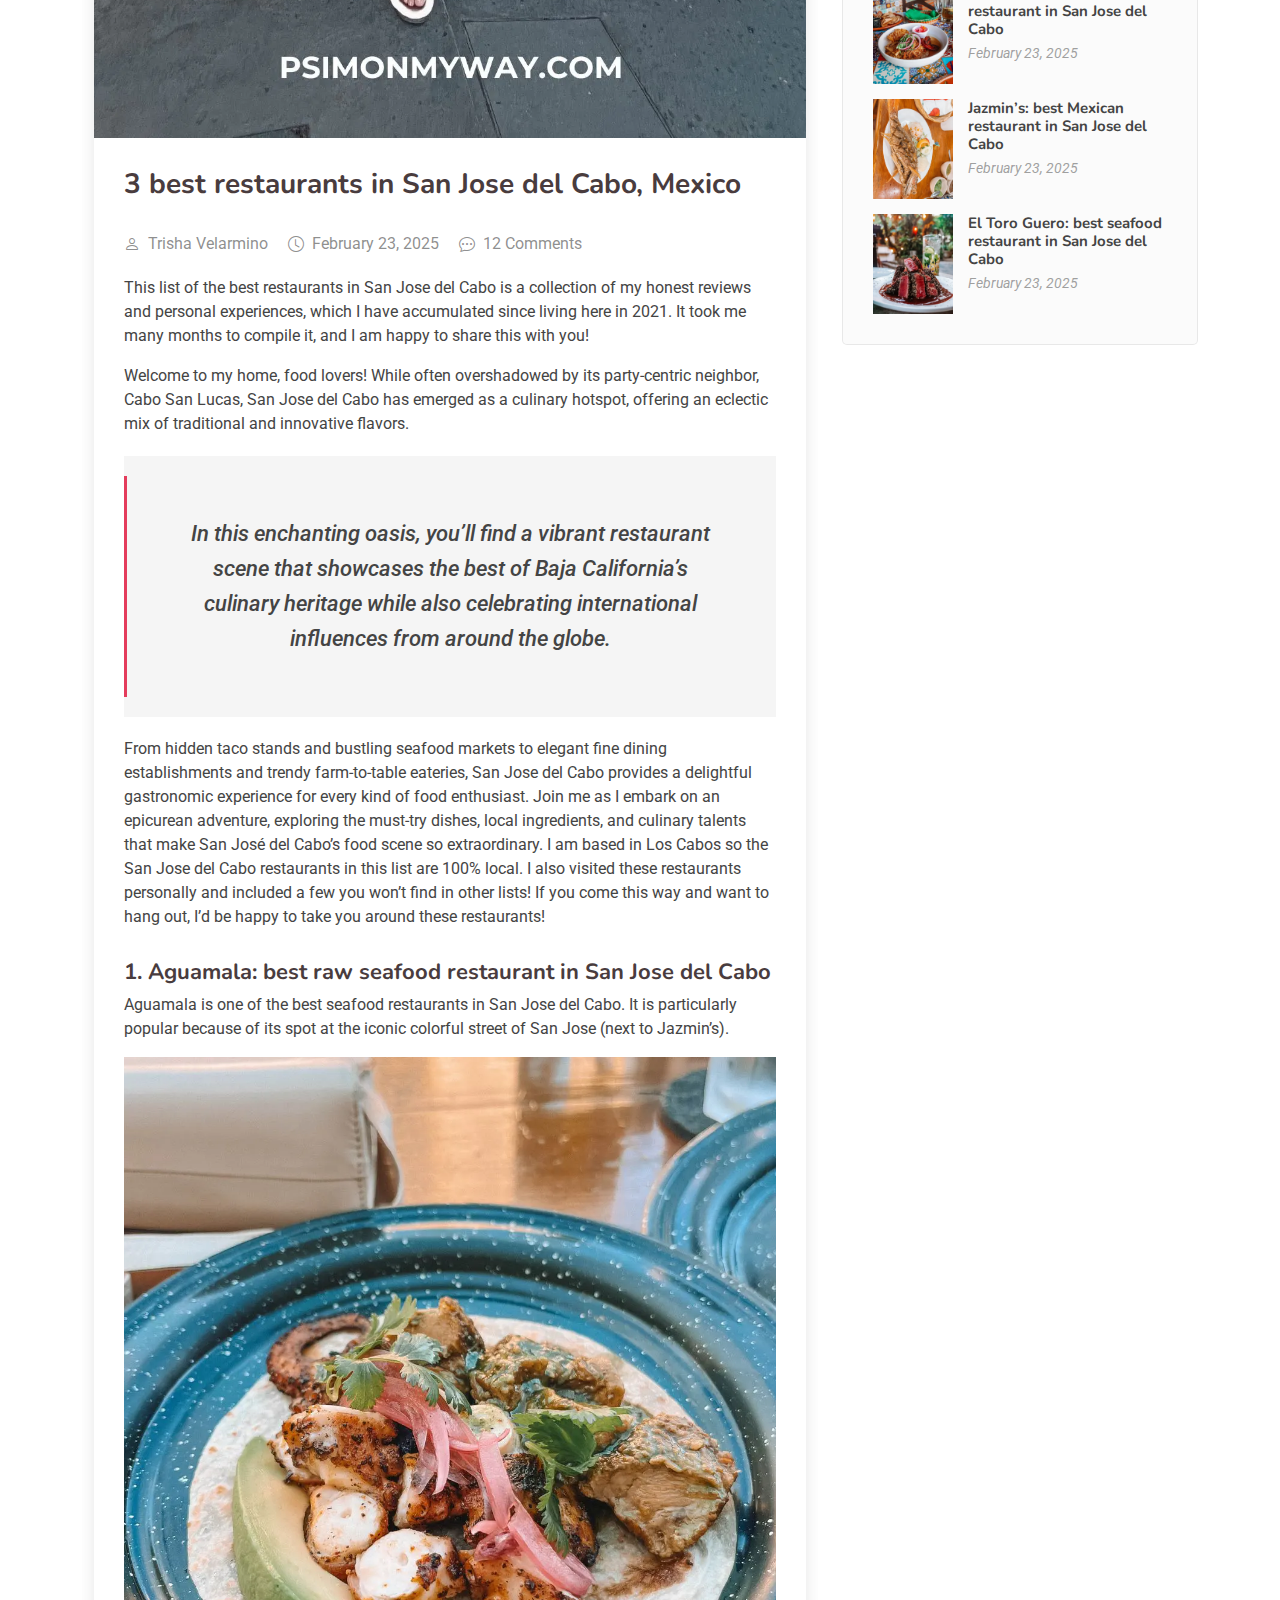
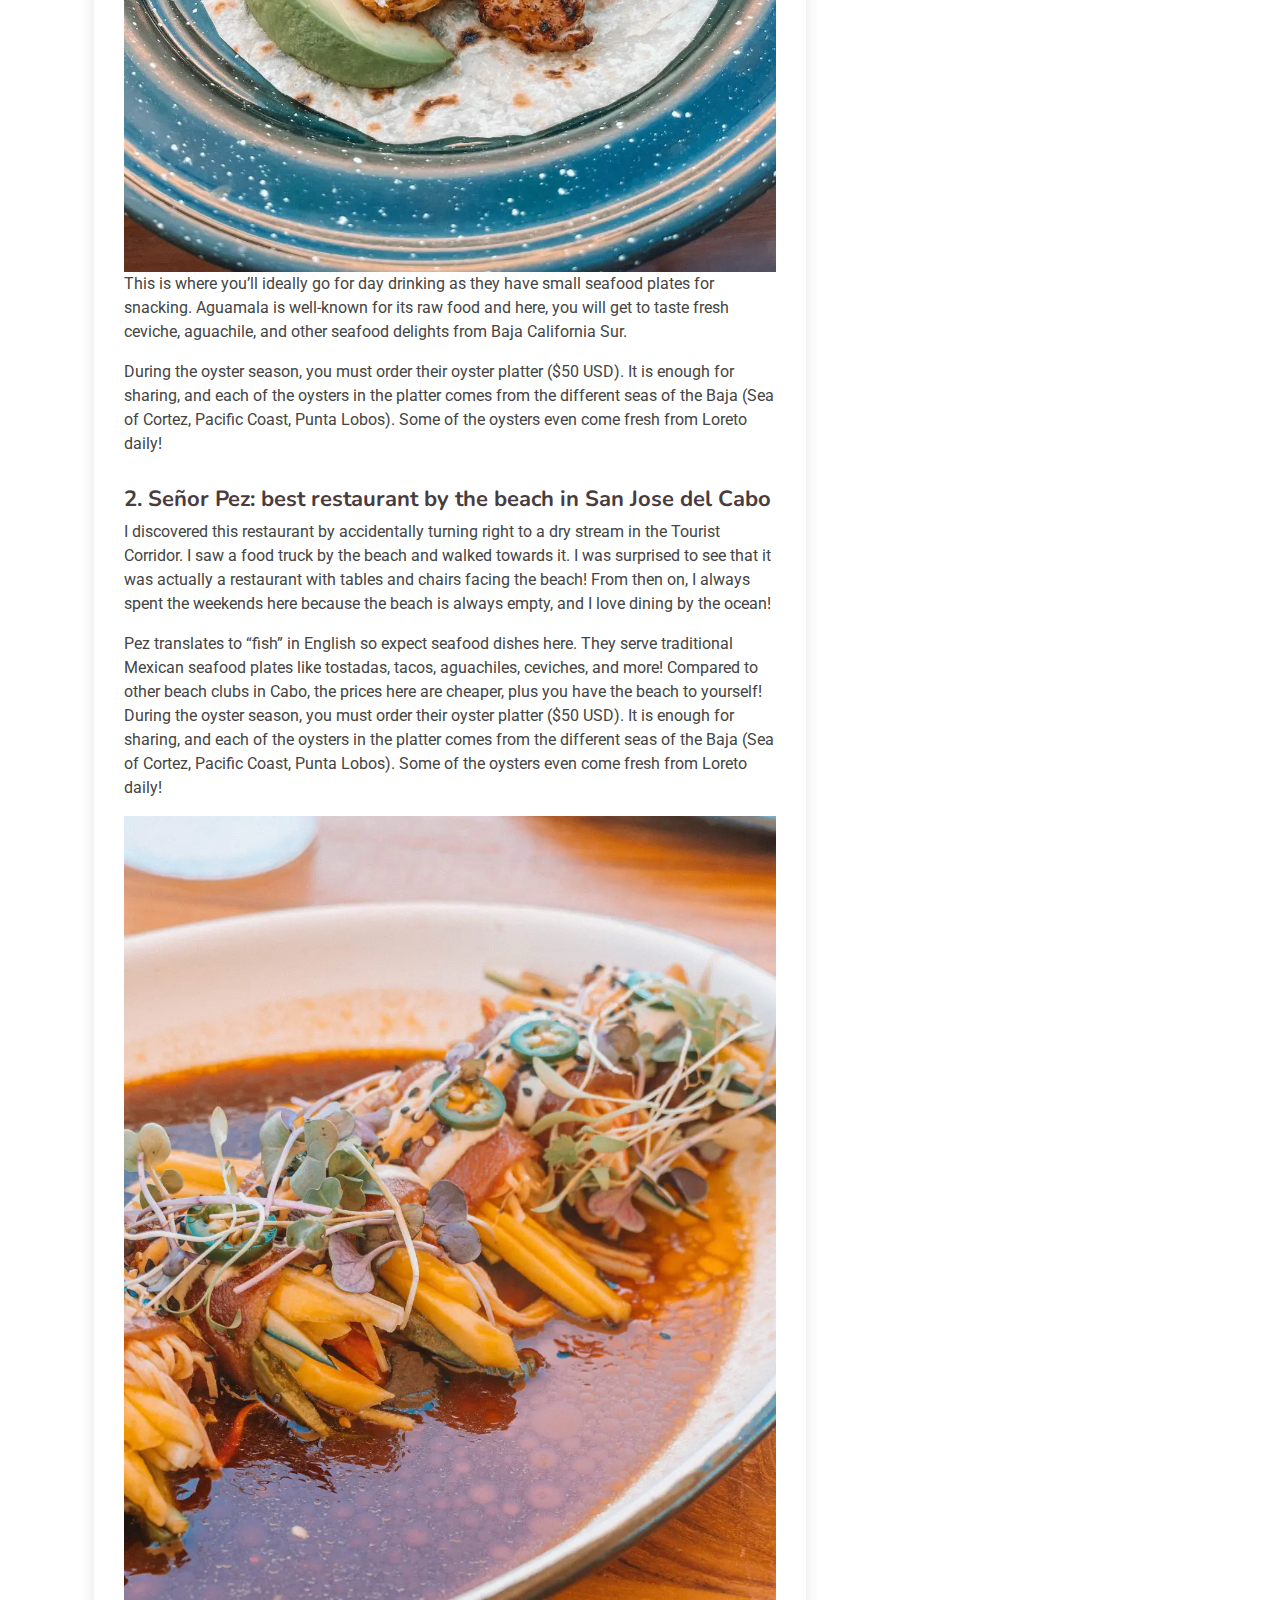
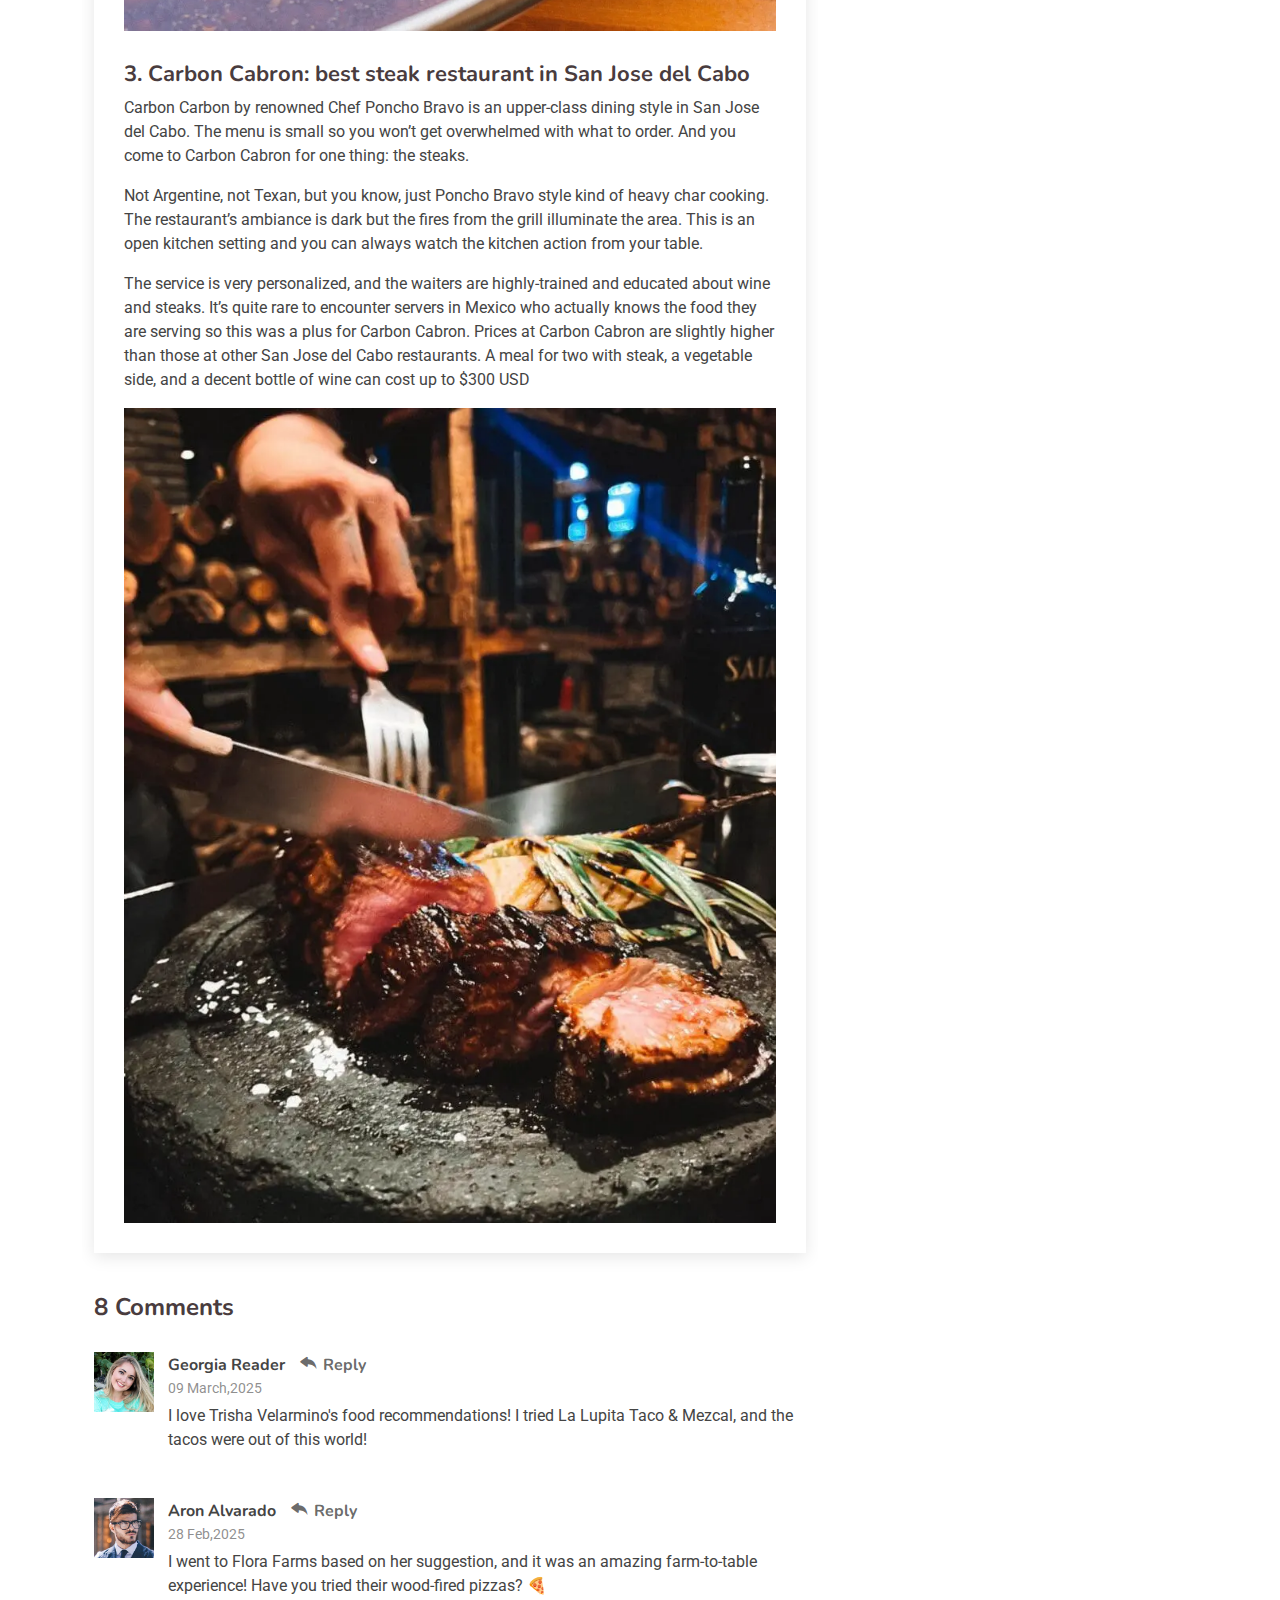
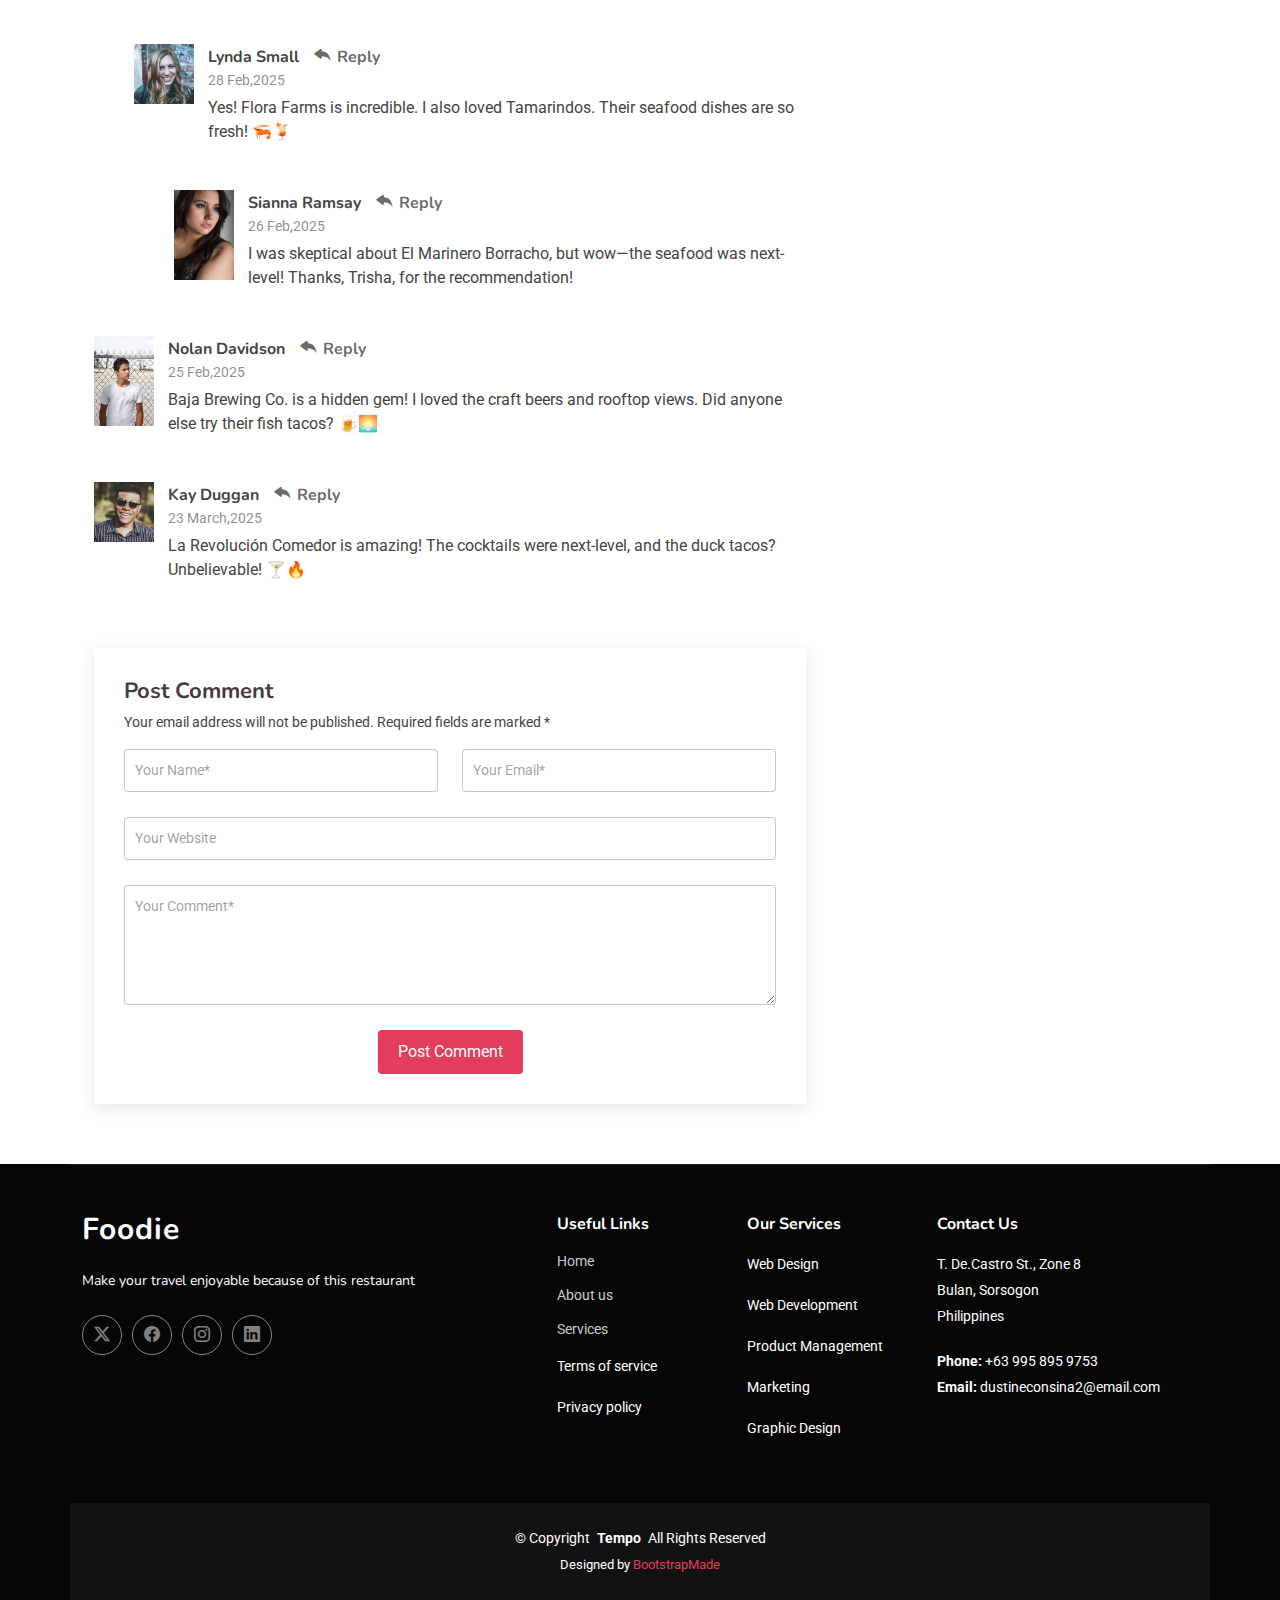
==== commit 669cdd45: "logo added and picture deleted" ====
--- a/blog-details.html
+++ b/blog-details.html
@@ -43,7 +43,7 @@
 
       <a href="index.html" class="logo d-flex align-items-center">
         <!-- Uncomment the line below if you also wish to use an image logo -->
-        <img src="assets/img/logo blog.png" alt="">
+        <img src="assets/img/BLOGLOGO.png" alt="">
         <h1 class="sitename">Foodie</h1>
       </a>
 
@@ -69,7 +69,7 @@
     <div class="page-title dark-background" style="background-image: url(assets/img/page-title-bg.webp);">
       <div class="container position-relative">
         <h1>Blog Details</h1>
-        <p>Esse dolorum voluptatum ullam est sint nemo et est ipsa porro placeat quibusdam quia assumenda numquam molestias.</p>
+        <p>Welcome to our blog! Here, we explore a variety of topics designed to inspire creativity and provide helpful insights. Whether you're a DIY enthusiast, a crafting expert, or just looking for fresh ideas, we've got something for everyone. Join us as we dive into exciting projects, share tips, and embark on creative journeys together.</p>
         <nav class="breadcrumbs">
           <ol>
             <li><a href="index.html">Home</a></li>
@@ -439,11 +439,11 @@
 
         <div class="col-lg-3 col-md-12 footer-contact text-center text-md-start">
           <h4>Contact Us</h4>
-          <p>A108 Adam Street</p>
-          <p>New York, NY 535022</p>
-          <p>United States</p>
-          <p class="mt-4"><strong>Phone:</strong> <span>+1 5589 55488 55</span></p>
-          <p><strong>Email:</strong> <span>info@example.com</span></p>
+          <p>T. De.Castro St., Zone 8</p>
+          <p>Bulan, Sorsogon</p>
+          <p>Philippines</p>
+          <p class="mt-4"><strong>Phone:</strong> <span>+63 995 895 9753</span></p>
+          <p><strong>Email:</strong> <span>dustineconsina2@email.com</span></p>
         </div>
 
       </div>
